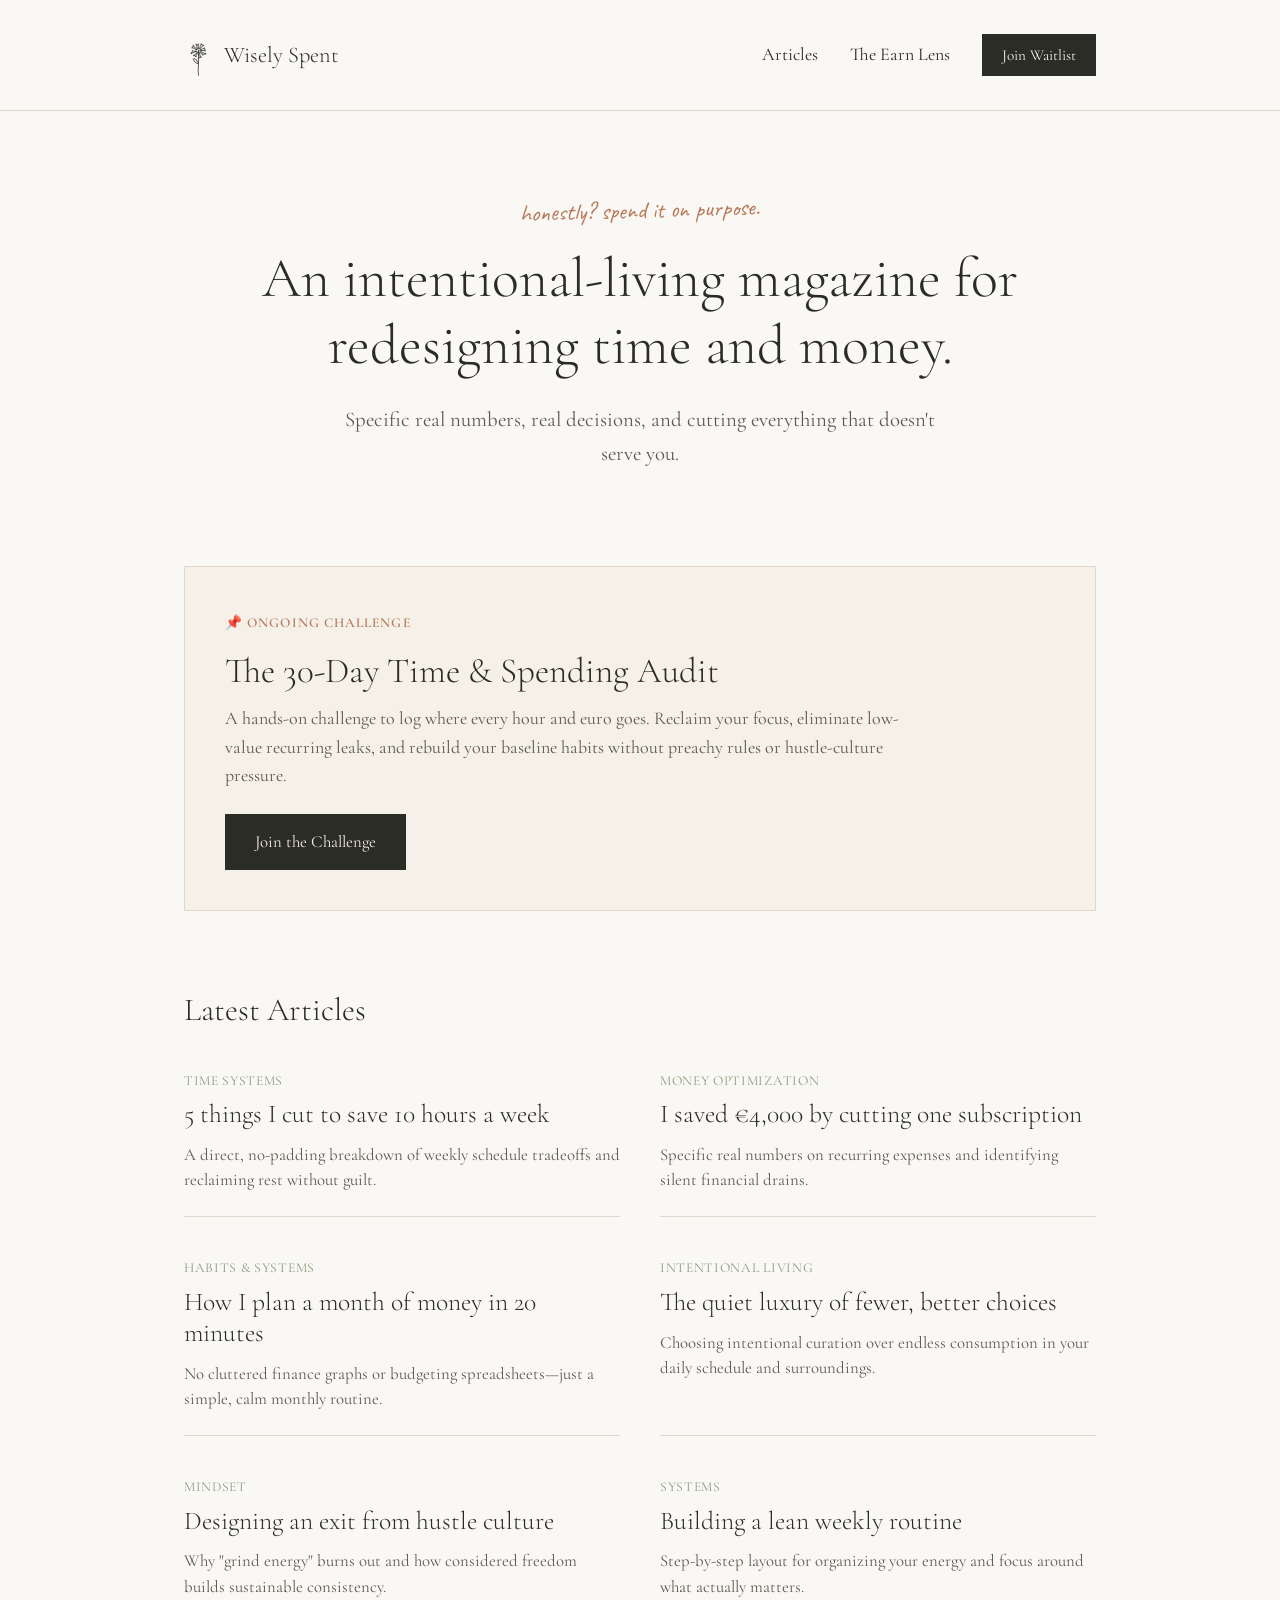
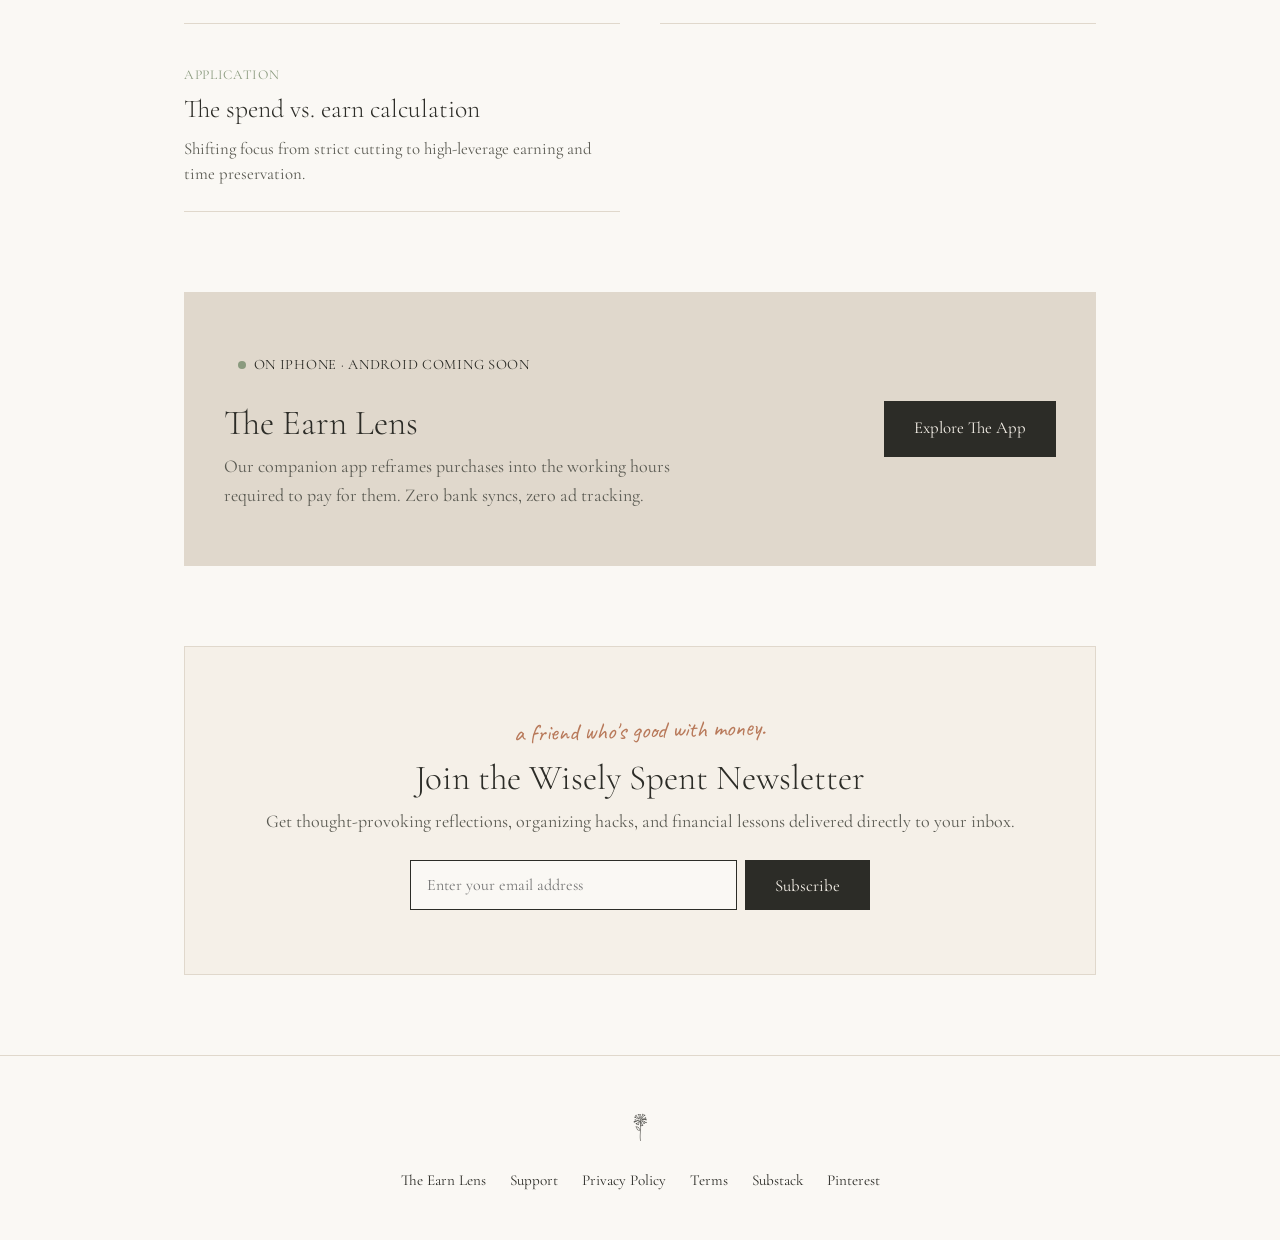
==== index.html @ c8da27db "Save beta waitlist signups to Supabase; say iPhone now, Android soon - Replace the alert-only form w" ====
<!DOCTYPE html>
<html lang="en">
<head>
  <meta charset="UTF-8">
  <meta name="viewport" content="width=device-width, initial-scale=1.0">
  <title>Wisely Spent — Spend intentionally, earn meaningfully</title>
  <link rel="stylesheet" href="styles/theme.css">
  <style>
    /* Navigation & Header */
    header {
      padding: 2rem 0;
      border-bottom: 1px solid var(--bg-stone-light);
    }
    
    .nav-container {
      display: flex;
      justify-content: space-between;
      align-items: center;
    }

    .brand-logo {
      display: flex;
      align-items: center;
      gap: 0.75rem;
      text-decoration: none;
    }

    .brand-logo span {
      font-size: 1.4rem;
      color: var(--text-ink);
      font-weight: 300;
    }

    /* Hero Section */
    .hero {
      padding: 5rem 0 3rem 0;
      text-align: center;
    }

    .hero-title {
      font-size: 3.5rem;
      margin-top: 1rem;
      max-width: 800px;
      margin-left: auto;
      margin-right: auto;
    }

    .hero-sub {
      font-size: 1.3rem;
      color: var(--text-ink-light);
      max-width: 600px;
      margin: 1.5rem auto 0 auto;
    }

    /* Pinned Challenge Card */
    .pinned-challenge {
      background-color: var(--bg-cream);
      border: 1px solid var(--bg-stone-light);
      padding: 2.5rem;
      margin: 3rem 0 5rem 0;
      position: relative;
    }

    .pinned-badge {
      display: inline-flex;
      align-items: center;
      gap: 0.4rem;
      font-size: 0.85rem;
      text-transform: uppercase;
      letter-spacing: 0.08em;
      color: var(--accent-rust);
      font-weight: 600;
      margin-bottom: 1rem;
    }

    .pinned-challenge h2 {
      margin-bottom: 0.75rem;
    }

    .pinned-challenge p {
      color: var(--text-ink-light);
      max-width: 700px;
      margin-bottom: 1.5rem;
    }

    /* Article Feed Grid */
    .articles-grid {
      display: grid;
      grid-template-columns: repeat(auto-fit, minmax(300px, 1fr));
      gap: 2.5rem;
      margin: 2.5rem 0 5rem 0;
    }

    .article-card {
      background: var(--bg-warm-white);
      border-bottom: 1px solid var(--bg-stone-light);
      padding-bottom: 1.5rem;
      text-decoration: none;
      color: inherit;
      display: flex;
      flex-direction: column;
      justify-content: space-between;
      transition: opacity 0.2s ease;
    }

    .article-card:hover {
      opacity: 0.8;
    }

    .article-tag {
      font-size: 0.85rem;
      text-transform: uppercase;
      letter-spacing: 0.05em;
      color: var(--accent-sage);
      margin-bottom: 0.5rem;
    }

    .article-card h3 {
      font-size: 1.6rem;
      margin-bottom: 0.75rem;
    }

    .article-card p {
      font-size: 1.05rem;
      color: var(--text-ink-light);
      line-height: 1.5;
    }

    /* App Teaser Banner */
    .app-teaser {
      background-color: var(--bg-stone-light);
      padding: 3.5rem 2.5rem;
      display: flex;
      justify-content: space-between;
      align-items: center;
      gap: 2rem;
      margin-bottom: 5rem;
    }

    @media (max-width: 768px) {
      .app-teaser {
        flex-direction: column;
        text-align: center;
      }
    }

    /* Newsletter Box */
    .newsletter-section {
      text-align: center;
      padding: 4rem 2rem;
      background-color: var(--bg-cream);
      border: 1px solid var(--bg-stone-light);
      margin-bottom: 5rem;
    }

    .newsletter-form {
      display: flex;
      justify-content: center;
      gap: 0.5rem;
      max-width: 460px;
      margin: 1.5rem auto 0 auto;
    }

    .newsletter-form input[type="email"] {
      padding: 0.85rem 1rem;
      border: 1px solid var(--text-ink);
      background: var(--bg-warm-white);
      font-family: var(--font-serif);
      font-size: 1rem;
      flex: 1;
    }
  </style>
</head>
<body>

  <!-- Header Navigation -->
  <header>
    <div class="container nav-container">
      <a href="/" class="brand-logo">
        <img src="assets/dandelion-mark.png" alt="Wisely Spent Dandelion" width="28">
        <span>Wisely Spent</span>
      </a>
      <nav style="display: flex; gap: 2rem; align-items: center;">
        <a href="#articles" style="color: var(--text-ink); text-decoration: none;">Articles</a>
        <a href="/the-earn-lens.html" style="color: var(--text-ink); text-decoration: none;">The Earn Lens</a>
        <a href="#waitlist" class="btn-primary" style="padding: 0.5rem 1.2rem; font-size: 0.95rem;">Join Waitlist</a>
      </nav>
    </div>
  </header>

  <main class="container">

    <!-- Hero Section -->
    <section class="hero">
      <span class="handwritten">honestly? spend it on purpose.</span><br>
      <h1 class="hero-title">An intentional-living magazine for redesigning time and money.</h1>
      <p class="hero-sub">Specific real numbers, real decisions, and cutting everything that doesn't serve you.</p>
    </section>

    <!-- Pinned Article / Ongoing Challenge -->
    <section class="pinned-challenge">
      <div class="pinned-badge">
        <span>📌 ONGOING CHALLENGE</span>
      </div>
      <h2>The 30-Day Time & Spending Audit</h2>
      <p>A hands-on challenge to log where every hour and euro goes. Reclaim your focus, eliminate low-value recurring leaks, and rebuild your baseline habits without preachy rules or hustle-culture pressure.</p>
      <a href="https://wiselyspent.substack.com/" target="_blank" class="btn-primary">Join the Challenge</a>
    </section>

    <!-- 7 Core Articles Grid -->
    <section id="articles">
      <h2 style="margin-bottom: 1.5rem; font-size: 2rem;">Latest Articles</h2>
      <div class="articles-grid">

        <!-- Article 1 -->
        <a href="https://wiselyspent.substack.com/" target="_blank" class="article-card">
          <div>
            <div class="article-tag">Time Systems</div>
            <h3>5 things I cut to save 10 hours a week</h3>
            <p>A direct, no-padding breakdown of weekly schedule tradeoffs and reclaiming rest without guilt.</p>
          </div>
        </a>

        <!-- Article 2 -->
        <a href="https://wiselyspent.substack.com/" target="_blank" class="article-card">
          <div>
            <div class="article-tag">Money Optimization</div>
            <h3>I saved €4,000 by cutting one subscription</h3>
            <p>Specific real numbers on recurring expenses and identifying silent financial drains.</p>
          </div>
        </a>

        <!-- Article 3 -->
        <a href="https://wiselyspent.substack.com/" target="_blank" class="article-card">
          <div>
            <div class="article-tag">Habits & Systems</div>
            <h3>How I plan a month of money in 20 minutes</h3>
            <p>No cluttered finance graphs or budgeting spreadsheets—just a simple, calm monthly routine.</p>
          </div>
        </a>

        <!-- Article 4 -->
        <a href="https://wiselyspent.substack.com/" target="_blank" class="article-card">
          <div>
            <div class="article-tag">Intentional Living</div>
            <h3>The quiet luxury of fewer, better choices</h3>
            <p>Choosing intentional curation over endless consumption in your daily schedule and surroundings.</p>
          </div>
        </a>

        <!-- Article 5 -->
        <a href="https://wiselyspent.substack.com/" target="_blank" class="article-card">
          <div>
            <div class="article-tag">Mindset</div>
            <h3>Designing an exit from hustle culture</h3>
            <p>Why "grind energy" burns out and how considered freedom builds sustainable consistency.</p>
          </div>
        </a>

        <!-- Article 6 -->
        <a href="https://wiselyspent.substack.com/" target="_blank" class="article-card">
          <div>
            <div class="article-tag">Systems</div>
            <h3>Building a lean weekly routine</h3>
            <p>Step-by-step layout for organizing your energy and focus around what actually matters.</p>
          </div>
        </a>

        <!-- Article 7 -->
        <a href="https://wiselyspent.substack.com/" target="_blank" class="article-card">
          <div>
            <div class="article-tag">Application</div>
            <h3>The spend vs. earn calculation</h3>
            <p>Shifting focus from strict cutting to high-leverage earning and time preservation.</p>
          </div>
        </a>

      </div>
    </section>

    <!-- Mobile App Teaser Section -->
    <section class="app-teaser">
      <div>
        <span class="badge-beta" style="margin-bottom: 0.75rem;"><div class="badge-dot"></div> On iPhone · Android coming soon</span>
        <h2 style="margin-top: 0.5rem;">The Earn Lens</h2>
        <p style="color: var(--text-ink-light); max-width: 500px; margin-top: 0.5rem;">
          Our companion app reframes purchases into the working hours required to pay for them. Zero bank syncs, zero ad tracking.
        </p>
      </div>
      <a href="/the-earn-lens.html" class="btn-primary">Explore The App</a>
    </section>

    <!-- Substack Newsletter Waitlist Section -->
    <section id="waitlist" class="newsletter-section">
      <span class="handwritten">a friend who's good with money.</span>
      <h2 style="margin-top: 0.5rem;">Join the Wisely Spent Newsletter</h2>
      <p style="color: var(--text-ink-light); margin-top: 0.5rem;">
        Get thought-provoking reflections, organizing hacks, and financial lessons delivered directly to your inbox.
      </p>

      <form class="newsletter-form" action="https://wiselyspent.substack.com/subscribe" method="get" target="_blank">
        <input type="email" name="email" placeholder="Enter your email address" required>
        <button type="submit" class="btn-primary">Subscribe</button>
      </form>
    </section>

  </main>

  <!-- Footer -->
  <footer style="padding: 3rem 0; border-top: 1px solid var(--bg-stone-light); text-align: center;">
    <div class="container">
      <img src="assets/dandelion-mark.png" alt="Wisely Spent Dandelion" width="24" style="opacity: 0.8;">
      <div style="margin-top: 1rem; display: flex; justify-content: center; gap: 1.5rem; font-size: 0.95rem;">
        <a href="/the-earn-lens.html" style="color: var(--text-ink); text-decoration: none;">The Earn Lens</a>
        <a href="/support.html" style="color: var(--text-ink); text-decoration: none;">Support</a>
        <a href="/privacy.html" style="color: var(--text-ink); text-decoration: none;">Privacy Policy</a>
        <a href="/terms.html" style="color: var(--text-ink); text-decoration: none;">Terms</a>
        <a href="https://wiselyspent.substack.com" target="_blank" style="color: var(--text-ink); text-decoration: none;">Substack</a>
        <a href="https://pinterest.com" target="_blank" style="color: var(--text-ink); text-decoration: none;">Pinterest</a>
      </div>
    </div>
  </footer>

</body>
</html>
---- styles/theme.css ----
/* Google Fonts Import */
@import url('https://fonts.googleapis.com/css2?family=Caveat:wght@400..700&family=Cormorant+Garamond:ital,wght@0,300;0,400;0,600;1,300;1,400&display=swap');

:root {
  /* Brand Palette */
  --bg-warm-white: #FAF8F4;
  --bg-cream: #F5F0E8;
  --bg-stone-light: #E0D8CC;
  --bg-stone: #C4B8A4;
  
  --text-ink: #2C2C27;
  --text-ink-light: #5A5A52;
  
  /* Accents - STRICT RULE: Use max 1 accent per page/view */
  --accent-sage: #8A9A7E;
  --accent-sage-light: #BDC9B3;
  --accent-rust: #B8795A;
  --accent-rust-light: #D4A48A;

  /* Typography Families */
  --font-serif: 'Cormorant Garamond', Georgia, serif;
  --font-handwriting: 'Caveat', cursive;
}

/* Global Reset & Base */
* {
  box-sizing: border-box;
  margin: 0;
  padding: 0;
}

body {
  background-color: var(--bg-warm-white);
  color: var(--text-ink);
  font-family: var(--font-serif);
  font-weight: 400;
  font-size: 1.125rem;
  line-height: 1.6;
  -webkit-font-smoothing: antialiased;
}

/* Headings */
h1, h2, h3 {
  font-family: var(--font-serif);
  font-weight: 300;
  line-height: 1.2;
  color: var(--text-ink);
}

h1 { font-size: 3.2rem; }
h2 { font-size: 2.2rem; }
h3 { font-size: 1.5rem; }

/* Handwritten Personal Aside Rule */
.handwritten {
  font-family: var(--font-handwriting);
  font-size: 1.5rem;
  color: var(--accent-rust);
  display: inline-block;
  transform: rotate(-1.5deg);
}

/* Reusable UI Components */
.btn-primary {
  background-color: var(--text-ink);
  color: var(--bg-cream);
  font-family: var(--font-serif);
  font-size: 1.05rem;
  padding: 0.85rem 1.8rem;
  border: 1px solid var(--text-ink);
  border-radius: 0;
  cursor: pointer;
  text-decoration: none;
  display: inline-block;
  transition: all 0.2s ease;
}

.btn-primary:hover {
  background-color: transparent;
  color: var(--text-ink);
}

.badge-beta {
  display: inline-flex;
  align-items: center;
  gap: 0.5rem;
  background-color: var(--bg-stone-light);
  color: var(--text-ink);
  padding: 0.35rem 0.85rem;
  font-size: 0.9rem;
  letter-spacing: 0.05em;
  text-transform: uppercase;
}

.badge-dot {
  width: 8px;
  height: 8px;
  background-color: var(--accent-sage);
  border-radius: 50%;
}

/* Container Scaffolding */
.container {
  max-width: 960px;
  margin: 0 auto;
  padding: 0 1.5rem;
}

/* Legal & Support Pages */
.legal-content {
  padding: 4rem 1.5rem;
  max-width: 720px;
}

.legal-content h1 {
  margin-bottom: 0.5rem;
}

.legal-content .effective-date {
  color: var(--text-ink-light);
  font-size: 1rem;
  margin-bottom: 3rem;
}

.legal-section {
  margin-bottom: 2.5rem;
}

.legal-section h2 {
  font-size: 1.8rem;
  margin-bottom: 1rem;
}

.legal-section h3 {
  margin: 1.25rem 0 0.5rem 0;
}

.legal-section p + p {
  margin-top: 0.75rem;
}

.legal-section ul {
  margin-left: 1.5rem;
  margin-top: 0.5rem;
}

.legal-section li {
  margin-bottom: 0.5rem;
}

.legal-section a {
  color: var(--text-ink);
  text-decoration: underline;
}

.nutrition-label-box {
  background-color: var(--bg-cream);
  border: 1px solid var(--bg-stone-light);
  padding: 2rem;
  margin: 2rem 0;
}

.nutrition-label-box h3 {
  margin-bottom: 1rem;
}

.nutrition-label-box ul {
  margin-left: 1.5rem;
}
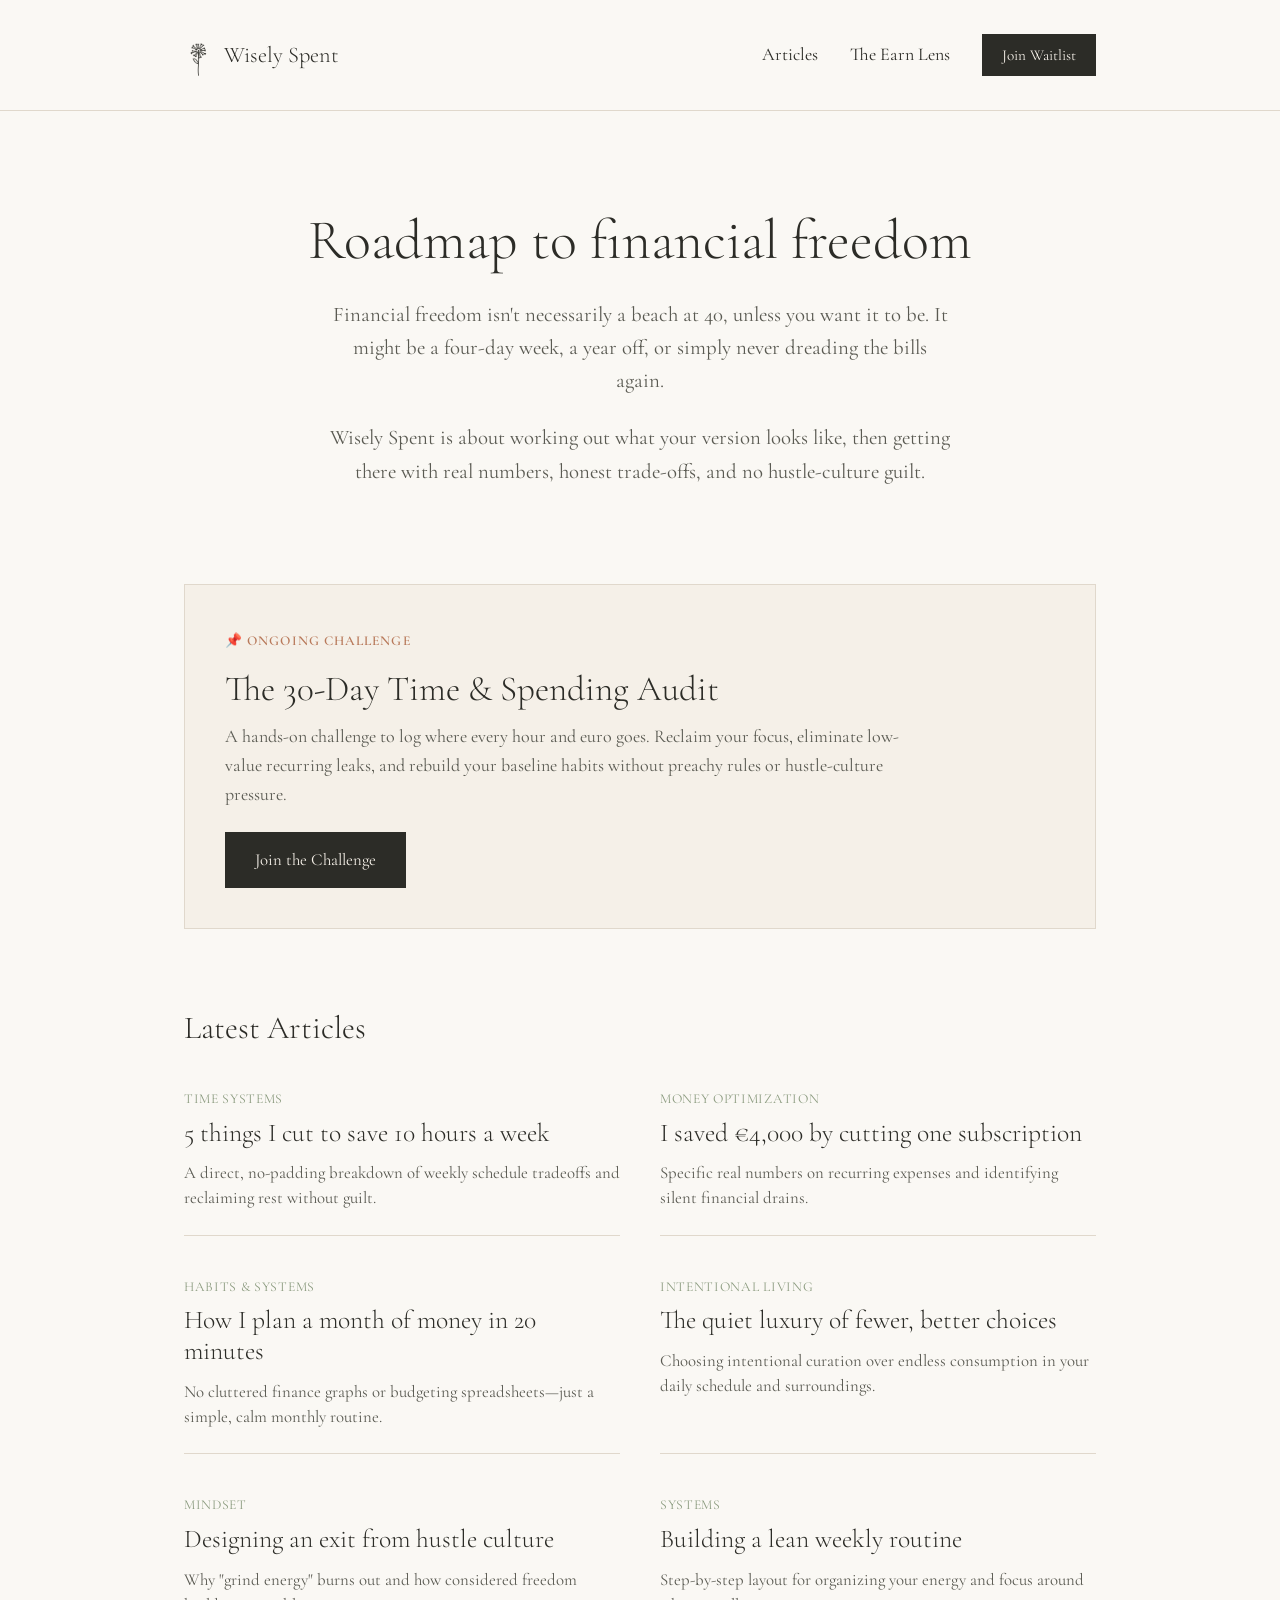
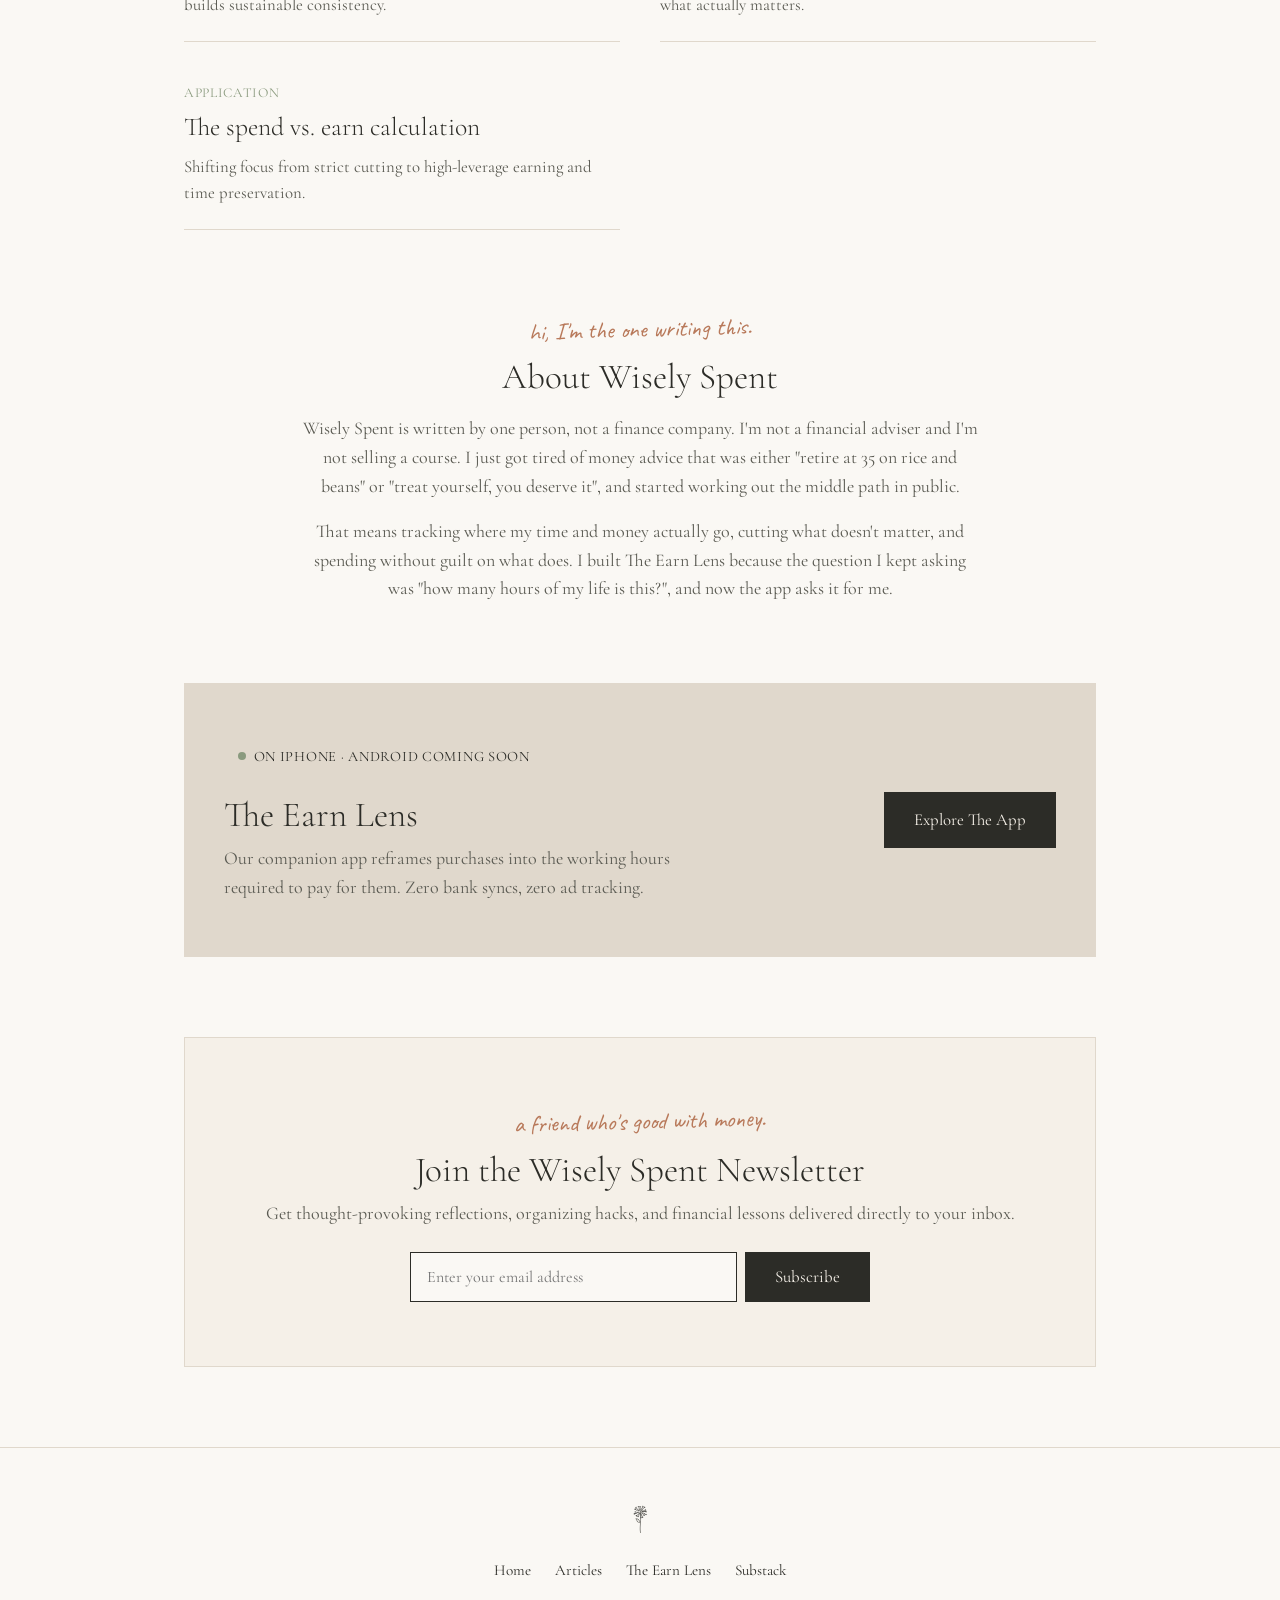
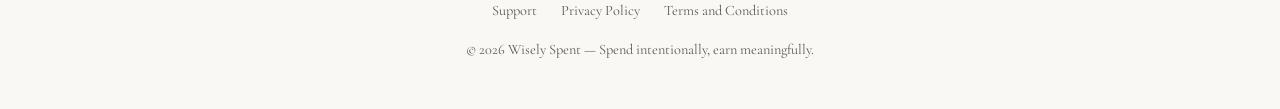
==== commit 85b8756f: "Refresh homepage copy, fix mobile header, unify footer links - Header: shared styles; logo and links" ====
--- a/index.html
+++ b/index.html
@@ -4,33 +4,9 @@
   <meta charset="UTF-8">
   <meta name="viewport" content="width=device-width, initial-scale=1.0">
   <title>Wisely Spent — Spend intentionally, earn meaningfully</title>
+  <meta name="description" content="A roadmap to financial freedom on your own terms: real numbers, honest trade-offs, and no hustle-culture guilt.">
   <link rel="stylesheet" href="styles/theme.css">
   <style>
-    /* Navigation & Header */
-    header {
-      padding: 2rem 0;
-      border-bottom: 1px solid var(--bg-stone-light);
-    }
-    
-    .nav-container {
-      display: flex;
-      justify-content: space-between;
-      align-items: center;
-    }
-
-    .brand-logo {
-      display: flex;
-      align-items: center;
-      gap: 0.75rem;
-      text-decoration: none;
-    }
-
-    .brand-logo span {
-      font-size: 1.4rem;
-      color: var(--text-ink);
-      font-weight: 300;
-    }
-
     /* Hero Section */
     .hero {
       padding: 5rem 0 3rem 0;
@@ -48,8 +24,30 @@
     .hero-sub {
       font-size: 1.3rem;
       color: var(--text-ink-light);
-      max-width: 600px;
+      max-width: 620px;
       margin: 1.5rem auto 0 auto;
+    }
+
+    @media (max-width: 640px) {
+      .hero {
+        padding: 3rem 0 2rem 0;
+      }
+
+      .hero-title {
+        font-size: 2.6rem;
+      }
+    }
+
+    /* About Section */
+    .about-section {
+      max-width: 680px;
+      margin: 0 auto 5rem auto;
+      text-align: center;
+    }
+
+    .about-section p {
+      color: var(--text-ink-light);
+      margin-top: 1rem;
     }
 
     /* Pinned Challenge Card */
@@ -86,7 +84,7 @@
     /* Article Feed Grid */
     .articles-grid {
       display: grid;
-      grid-template-columns: repeat(auto-fit, minmax(300px, 1fr));
+      grid-template-columns: repeat(auto-fit, minmax(min(300px, 100%), 1fr));
       gap: 2.5rem;
       margin: 2.5rem 0 5rem 0;
     }
@@ -161,6 +159,12 @@
       margin: 1.5rem auto 0 auto;
     }
 
+    @media (max-width: 520px) {
+      .newsletter-form {
+        flex-direction: column;
+      }
+    }
+
     .newsletter-form input[type="email"] {
       padding: 0.85rem 1rem;
       border: 1px solid var(--text-ink);
@@ -173,17 +177,16 @@
 </head>
 <body>
 
-  <!-- Header Navigation -->
-  <header>
+  <header class="site-header">
     <div class="container nav-container">
       <a href="/" class="brand-logo">
         <img src="assets/dandelion-mark.png" alt="Wisely Spent Dandelion" width="28">
         <span>Wisely Spent</span>
       </a>
-      <nav style="display: flex; gap: 2rem; align-items: center;">
-        <a href="#articles" style="color: var(--text-ink); text-decoration: none;">Articles</a>
-        <a href="/the-earn-lens.html" style="color: var(--text-ink); text-decoration: none;">The Earn Lens</a>
-        <a href="#waitlist" class="btn-primary" style="padding: 0.5rem 1.2rem; font-size: 0.95rem;">Join Waitlist</a>
+      <nav class="site-nav" aria-label="Main">
+        <a href="#articles">Articles</a>
+        <a href="/the-earn-lens.html">The Earn Lens</a>
+        <a href="#waitlist" class="btn-primary">Join Waitlist</a>
       </nav>
     </div>
   </header>
@@ -192,9 +195,9 @@
 
     <!-- Hero Section -->
     <section class="hero">
-      <span class="handwritten">honestly? spend it on purpose.</span><br>
-      <h1 class="hero-title">An intentional-living magazine for redesigning time and money.</h1>
-      <p class="hero-sub">Specific real numbers, real decisions, and cutting everything that doesn't serve you.</p>
+      <h1 class="hero-title">Roadmap to financial freedom</h1>
+      <p class="hero-sub">Financial freedom isn't necessarily a beach at 40, unless you want it to be. It might be a four-day week, a year off, or simply never dreading the bills again.</p>
+      <p class="hero-sub">Wisely Spent is about working out what your version looks like, then getting there with real numbers, honest trade-offs, and no hustle-culture guilt.</p>
     </section>
 
     <!-- Pinned Article / Ongoing Challenge -->
@@ -276,6 +279,14 @@
         </a>
 
       </div>
+    </section>
+
+    <!-- About Section -->
+    <section id="about" class="about-section">
+      <span class="handwritten">hi, I'm the one writing this.</span>
+      <h2 style="margin-top: 0.5rem;">About Wisely Spent</h2>
+      <p>Wisely Spent is written by one person, not a finance company. I'm not a financial adviser and I'm not selling a course. I just got tired of money advice that was either "retire at 35 on rice and beans" or "treat yourself, you deserve it", and started working out the middle path in public.</p>
+      <p>That means tracking where my time and money actually go, cutting what doesn't matter, and spending without guilt on what does. I built The Earn Lens because the question I kept asking was "how many hours of my life is this?", and now the app asks it for me.</p>
     </section>
 
     <!-- Mobile App Teaser Section -->
@@ -307,17 +318,21 @@
   </main>
 
   <!-- Footer -->
-  <footer style="padding: 3rem 0; border-top: 1px solid var(--bg-stone-light); text-align: center;">
+  <footer class="site-footer">
     <div class="container">
       <img src="assets/dandelion-mark.png" alt="Wisely Spent Dandelion" width="24" style="opacity: 0.8;">
-      <div style="margin-top: 1rem; display: flex; justify-content: center; gap: 1.5rem; font-size: 0.95rem;">
-        <a href="/the-earn-lens.html" style="color: var(--text-ink); text-decoration: none;">The Earn Lens</a>
-        <a href="/support.html" style="color: var(--text-ink); text-decoration: none;">Support</a>
-        <a href="/privacy.html" style="color: var(--text-ink); text-decoration: none;">Privacy Policy</a>
-        <a href="/terms.html" style="color: var(--text-ink); text-decoration: none;">Terms</a>
-        <a href="https://wiselyspent.substack.com" target="_blank" style="color: var(--text-ink); text-decoration: none;">Substack</a>
-        <a href="https://pinterest.com" target="_blank" style="color: var(--text-ink); text-decoration: none;">Pinterest</a>
-      </div>
+      <nav class="footer-links" aria-label="Site">
+        <a href="/">Home</a>
+        <a href="/#articles">Articles</a>
+        <a href="/the-earn-lens.html">The Earn Lens</a>
+        <a href="https://wiselyspent.substack.com" target="_blank" rel="noopener">Substack</a>
+      </nav>
+      <nav class="footer-links footer-legal" aria-label="Legal">
+        <a href="/support.html">Support</a>
+        <a href="/privacy.html">Privacy Policy</a>
+        <a href="/terms.html">Terms and Conditions</a>
+      </nav>
+      <p class="footer-note">© 2026 Wisely Spent — Spend intentionally, earn meaningfully.</p>
     </div>
   </footer>
 
--- a/styles/theme.css
+++ b/styles/theme.css
@@ -167,3 +167,105 @@
 .nutrition-label-box ul {
   margin-left: 1.5rem;
 }
+
+/* Site Header */
+.site-header {
+  padding: 2rem 0;
+  border-bottom: 1px solid var(--bg-stone-light);
+}
+
+.nav-container {
+  display: flex;
+  justify-content: space-between;
+  align-items: center;
+  gap: 1rem;
+}
+
+.brand-logo {
+  display: flex;
+  align-items: center;
+  gap: 0.75rem;
+  text-decoration: none;
+  flex-shrink: 0;
+}
+
+.brand-logo span {
+  font-size: 1.4rem;
+  color: var(--text-ink);
+  font-weight: 300;
+}
+
+.site-nav {
+  display: flex;
+  flex-wrap: wrap;
+  gap: 2rem;
+  align-items: center;
+}
+
+.site-nav a:not(.btn-primary) {
+  color: var(--text-ink);
+  text-decoration: none;
+}
+
+.site-nav a[aria-current="page"] {
+  font-weight: 600;
+}
+
+.site-nav .btn-primary {
+  padding: 0.5rem 1.2rem;
+  font-size: 0.95rem;
+}
+
+@media (max-width: 640px) {
+  .site-header {
+    padding: 1.25rem 0;
+  }
+
+  .nav-container {
+    flex-direction: column;
+  }
+
+  .site-nav {
+    justify-content: center;
+    gap: 0.75rem 1.5rem;
+  }
+}
+
+/* Site Footer */
+.site-footer {
+  padding: 3rem 0;
+  border-top: 1px solid var(--bg-stone-light);
+  text-align: center;
+  font-size: 0.95rem;
+}
+
+.footer-links {
+  margin-top: 1rem;
+  display: flex;
+  flex-wrap: wrap;
+  justify-content: center;
+  gap: 0.5rem 1.5rem;
+}
+
+.footer-links a {
+  color: var(--text-ink);
+  text-decoration: none;
+}
+
+.footer-links a:hover {
+  text-decoration: underline;
+}
+
+.footer-legal {
+  font-size: 0.9rem;
+}
+
+.footer-legal a {
+  color: var(--text-ink-light);
+}
+
+.footer-note {
+  margin-top: 1rem;
+  color: var(--text-ink-light);
+  font-size: 0.9rem;
+}
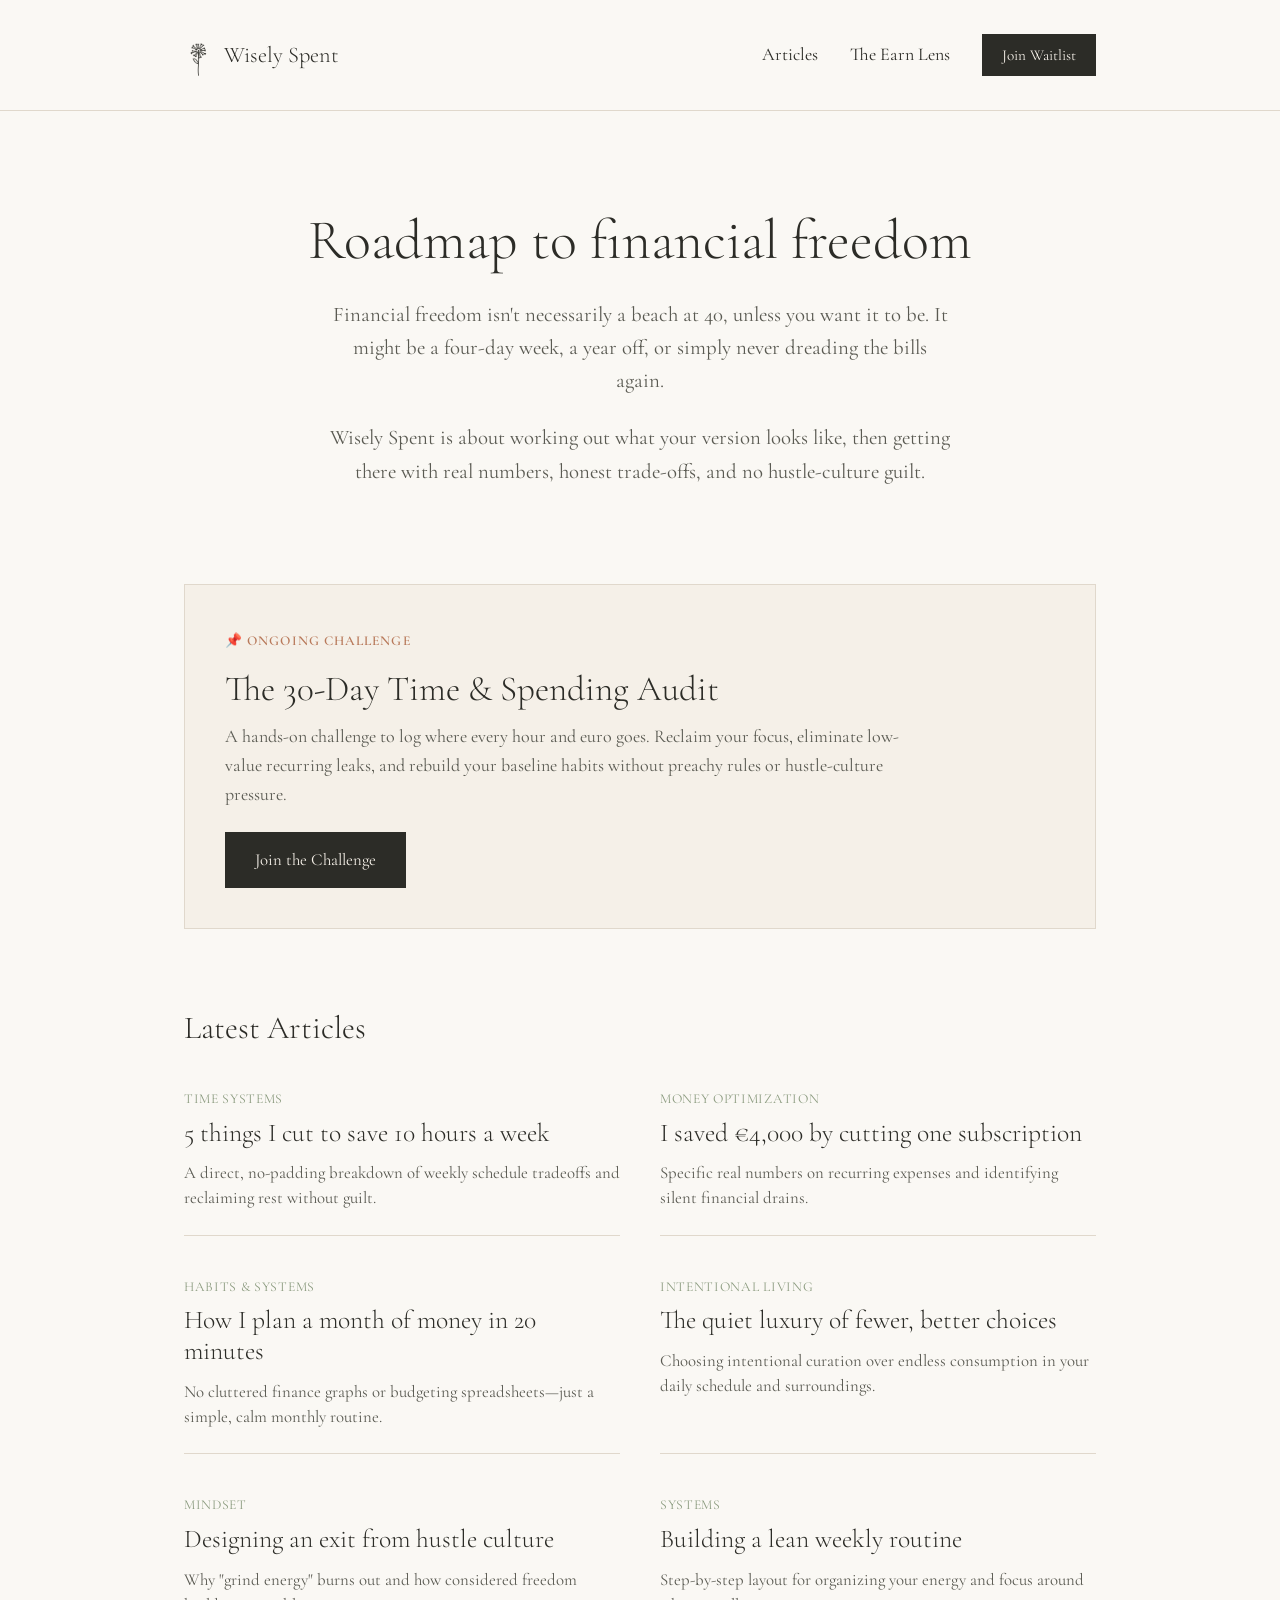
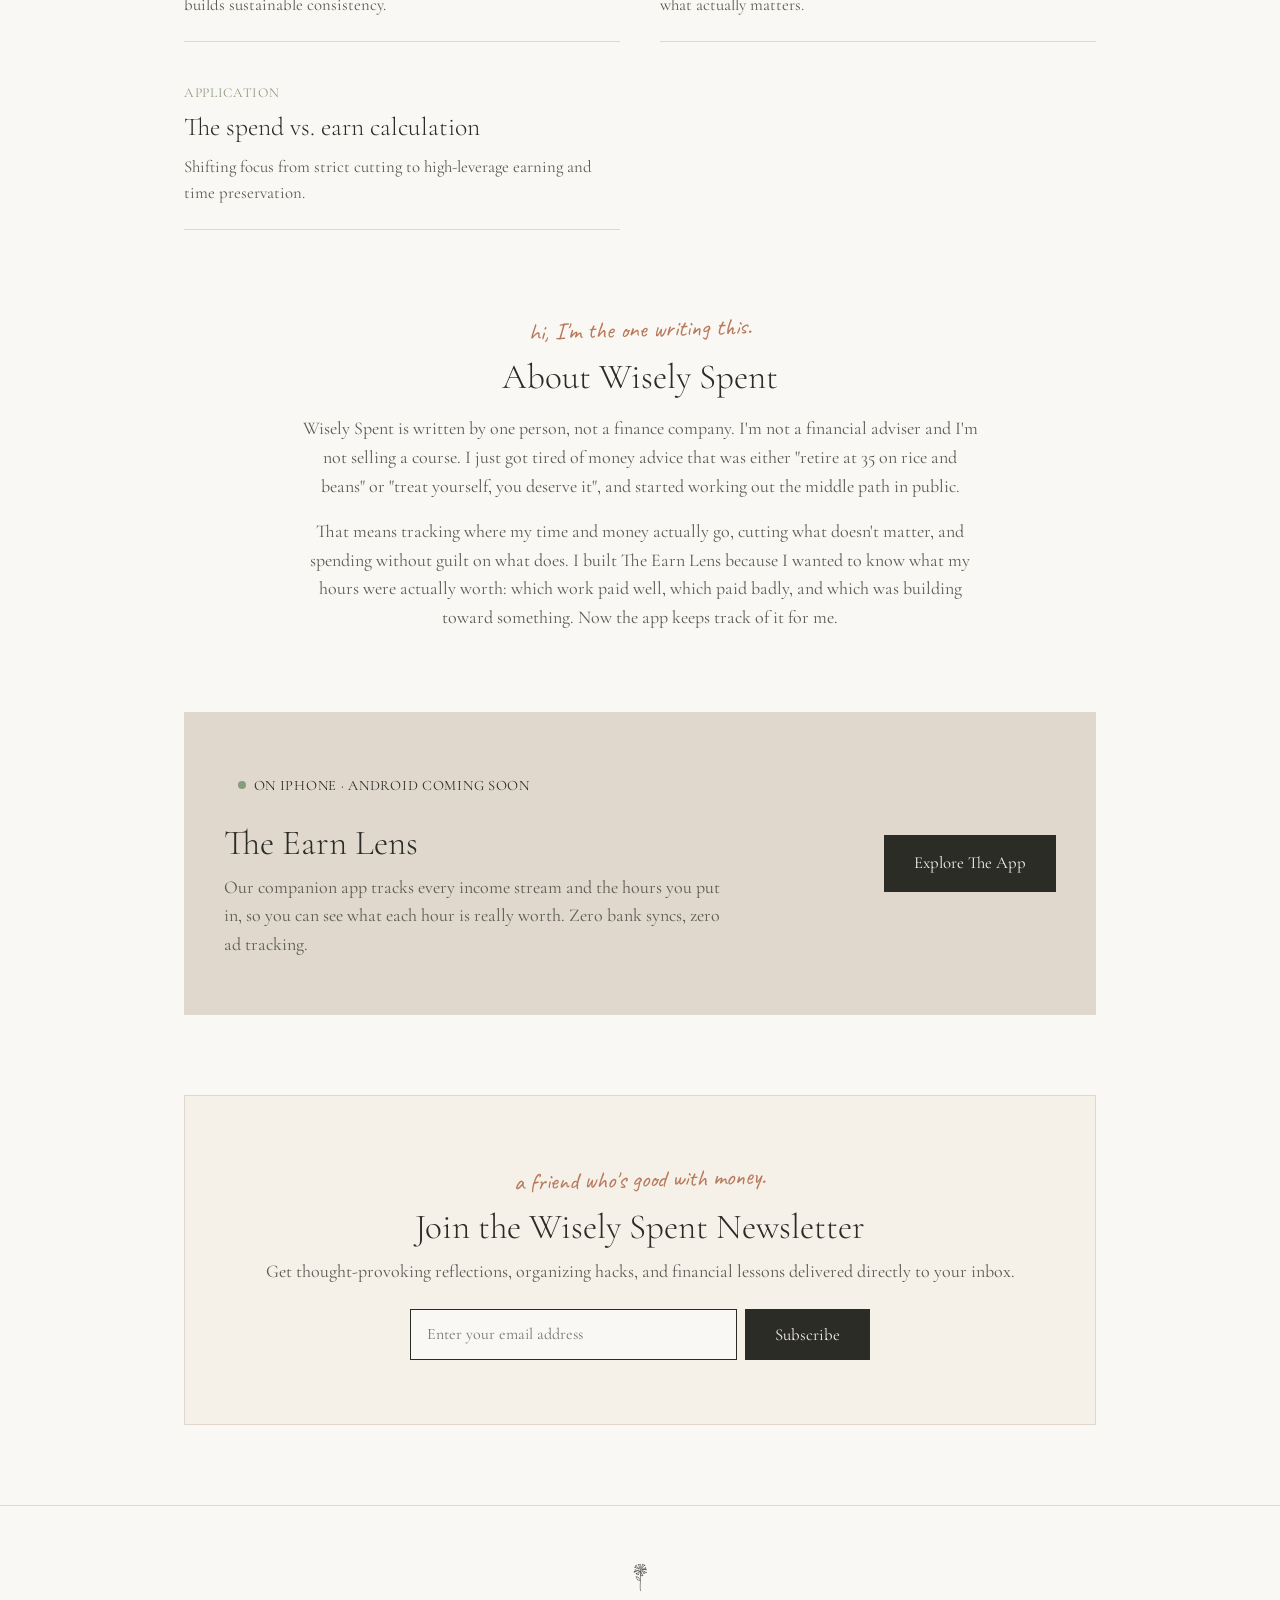
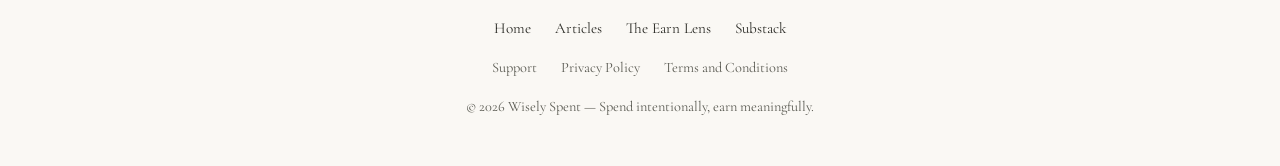
==== commit 5c0f0e6f: "Reword Earn Lens copy as an income and hours tracker Remove the 'honestly? spending is just trading " ====
--- a/index.html
+++ b/index.html
@@ -286,7 +286,7 @@
       <span class="handwritten">hi, I'm the one writing this.</span>
       <h2 style="margin-top: 0.5rem;">About Wisely Spent</h2>
       <p>Wisely Spent is written by one person, not a finance company. I'm not a financial adviser and I'm not selling a course. I just got tired of money advice that was either "retire at 35 on rice and beans" or "treat yourself, you deserve it", and started working out the middle path in public.</p>
-      <p>That means tracking where my time and money actually go, cutting what doesn't matter, and spending without guilt on what does. I built The Earn Lens because the question I kept asking was "how many hours of my life is this?", and now the app asks it for me.</p>
+      <p>That means tracking where my time and money actually go, cutting what doesn't matter, and spending without guilt on what does. I built The Earn Lens because I wanted to know what my hours were actually worth: which work paid well, which paid badly, and which was building toward something. Now the app keeps track of it for me.</p>
     </section>
 
     <!-- Mobile App Teaser Section -->
@@ -295,7 +295,7 @@
         <span class="badge-beta" style="margin-bottom: 0.75rem;"><div class="badge-dot"></div> On iPhone · Android coming soon</span>
         <h2 style="margin-top: 0.5rem;">The Earn Lens</h2>
         <p style="color: var(--text-ink-light); max-width: 500px; margin-top: 0.5rem;">
-          Our companion app reframes purchases into the working hours required to pay for them. Zero bank syncs, zero ad tracking.
+          Our companion app tracks every income stream and the hours you put in, so you can see what each hour is really worth. Zero bank syncs, zero ad tracking.
         </p>
       </div>
       <a href="/the-earn-lens.html" class="btn-primary">Explore The App</a>
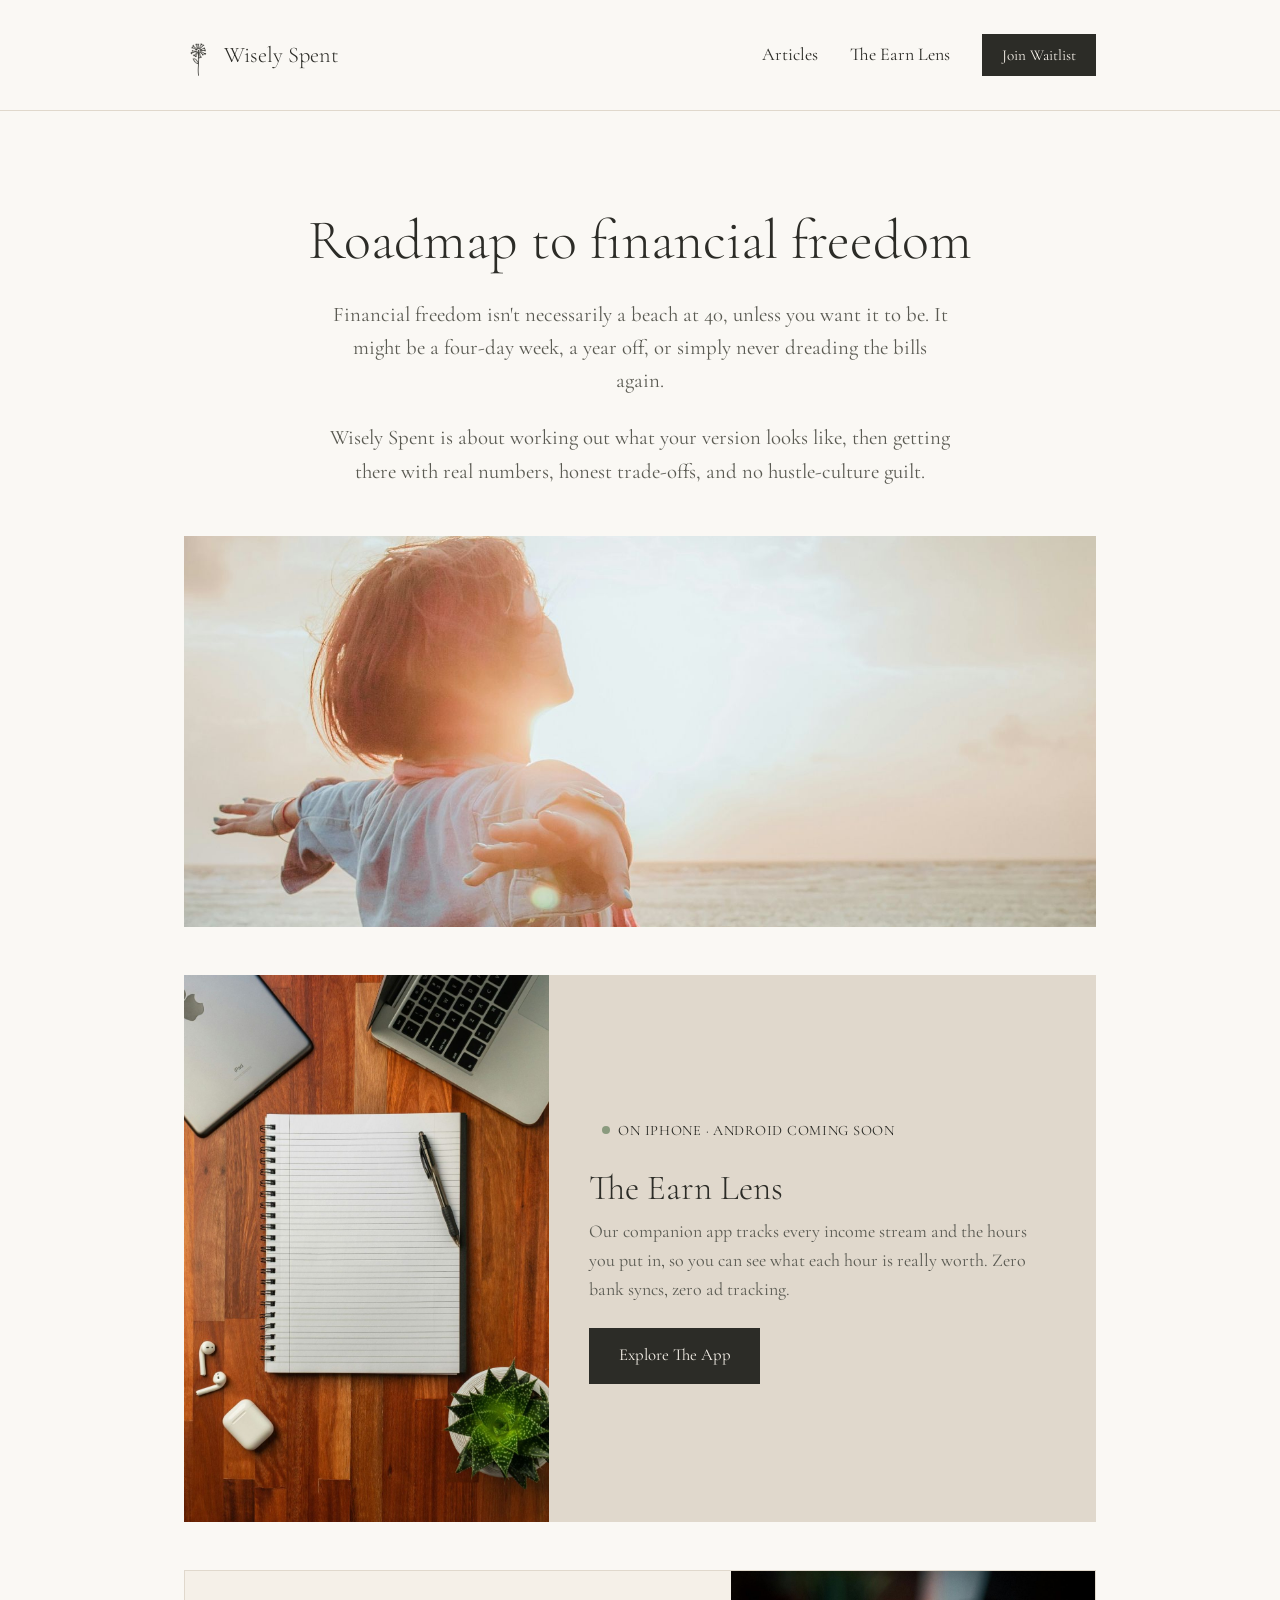
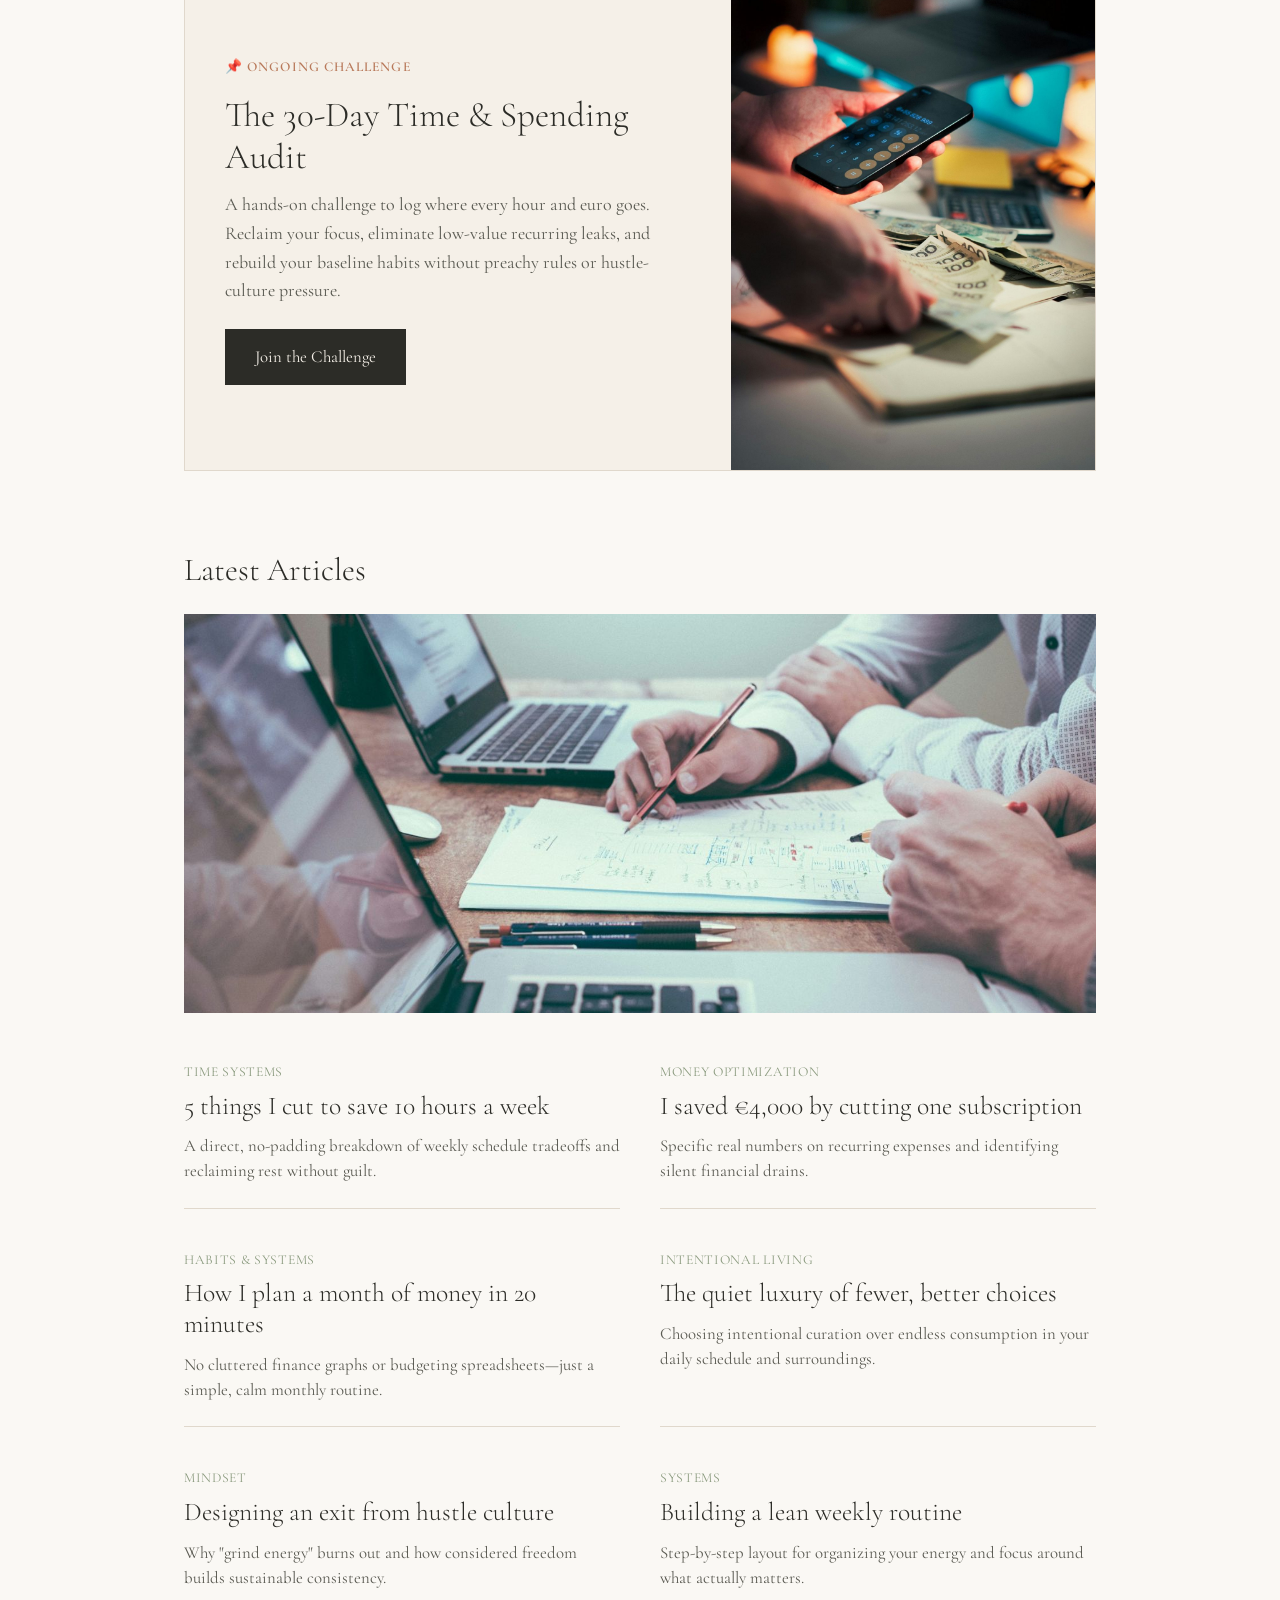
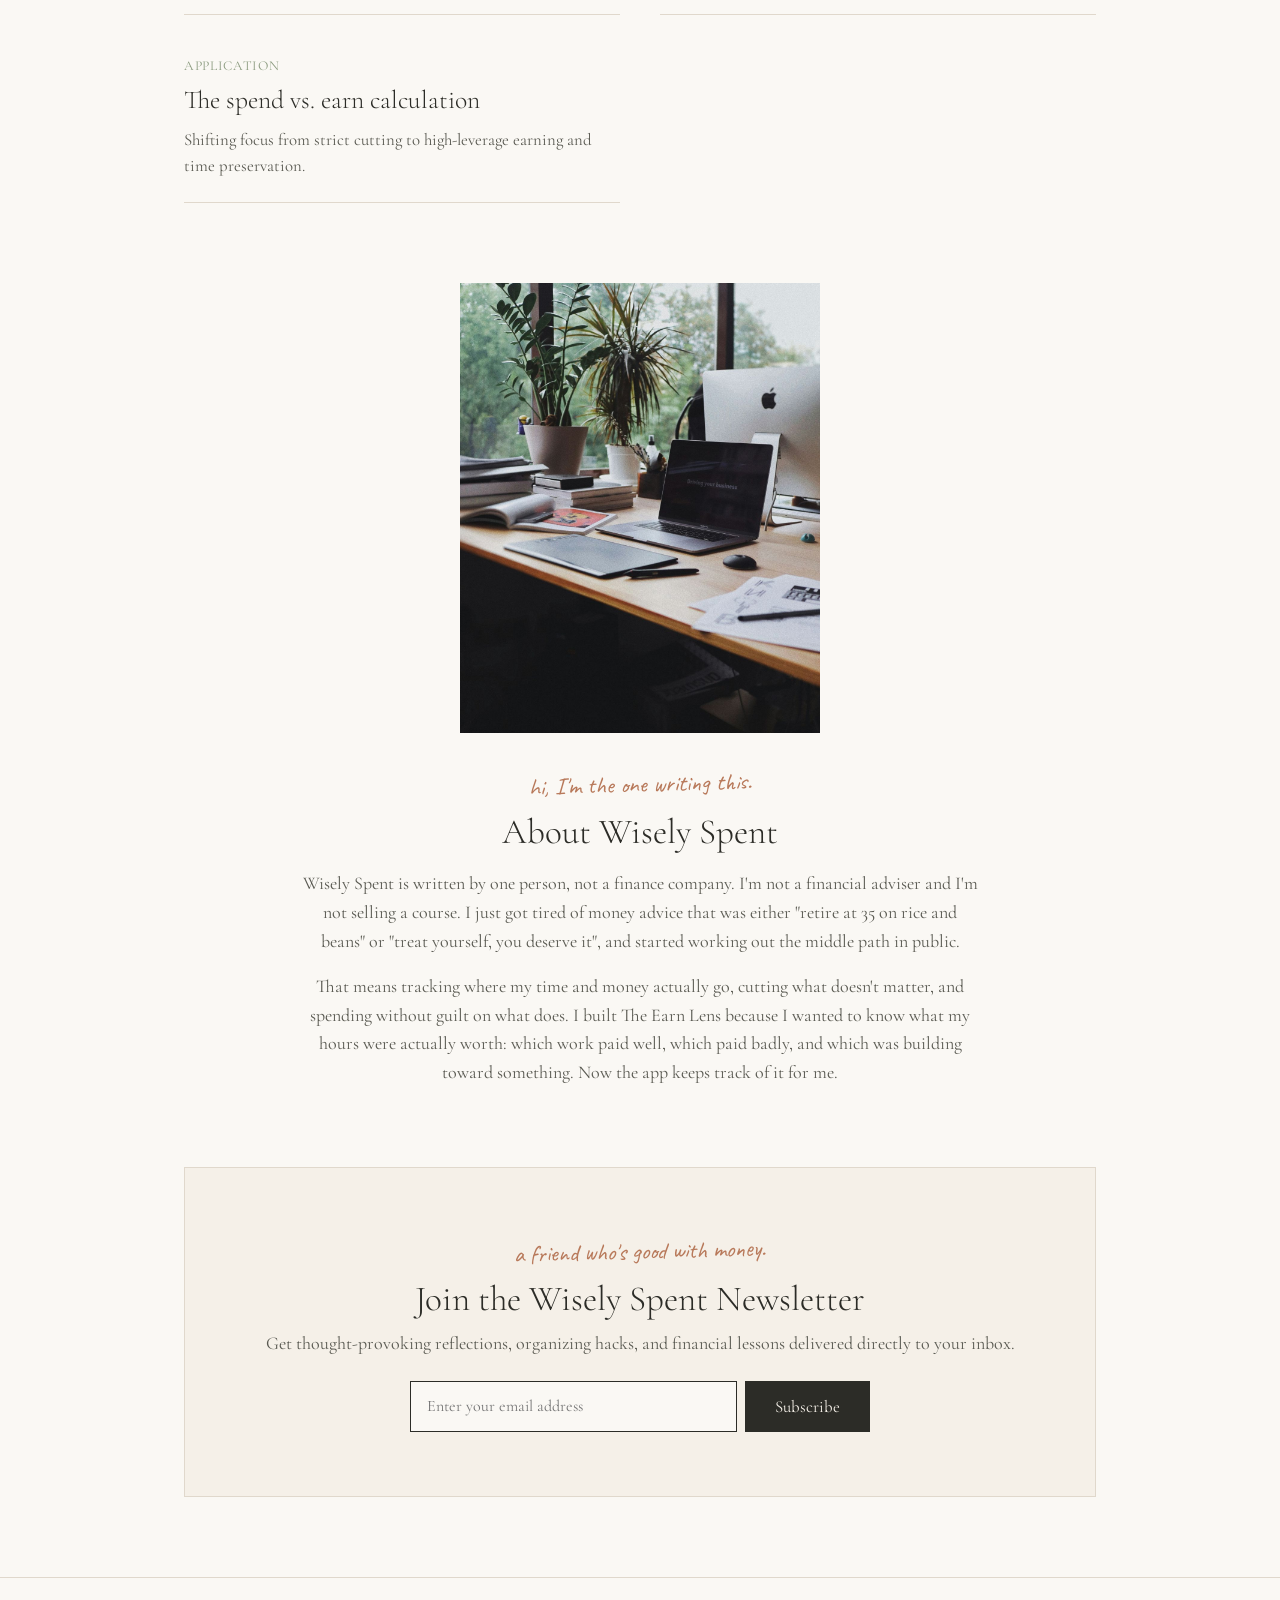
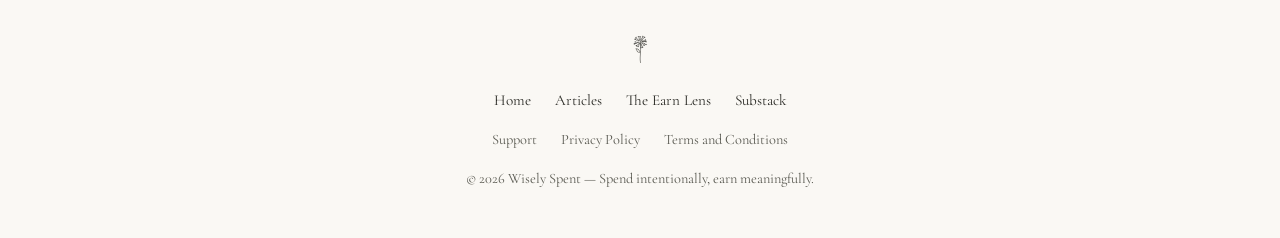
==== commit 3367365a: "Move The Earn Lens above the challenge on the home page and add photos Add a hero photo, side images" ====
--- a/index.html
+++ b/index.html
@@ -54,9 +54,37 @@
     .pinned-challenge {
       background-color: var(--bg-cream);
       border: 1px solid var(--bg-stone-light);
+      margin: 0 0 5rem 0;
+      position: relative;
+      display: grid;
+      grid-template-columns: minmax(0, 3fr) minmax(0, 2fr);
+      align-items: stretch;
+    }
+
+    .pinned-challenge-body {
       padding: 2.5rem;
-      margin: 3rem 0 5rem 0;
-      position: relative;
+      display: flex;
+      flex-direction: column;
+      justify-content: center;
+      align-items: flex-start;
+    }
+
+    @media (max-width: 768px) {
+      .pinned-challenge {
+        grid-template-columns: 1fr;
+      }
+
+      .pinned-challenge-media {
+        order: -1;
+      }
+
+      .pinned-challenge-media img {
+        aspect-ratio: 4 / 3;
+      }
+
+      .pinned-challenge-body {
+        padding: 2rem 1.5rem;
+      }
     }
 
     .pinned-badge {
@@ -124,20 +152,88 @@
       line-height: 1.5;
     }
 
+    /* Photography */
+    .hero-image,
+    .section-image,
+    .about-image {
+      margin: 0 0 3rem 0;
+    }
+
+    .hero-image img,
+    .section-image img,
+    .about-image img {
+      display: block;
+      width: 100%;
+      height: auto;
+      object-fit: cover;
+    }
+
+    .hero-image img {
+      aspect-ratio: 21 / 9;
+      object-position: 50% 30%;
+    }
+
+    .section-image img {
+      aspect-ratio: 16 / 7;
+    }
+
+    .about-image {
+      max-width: 360px;
+      margin: 0 auto 2rem auto;
+    }
+
+    .about-image img {
+      aspect-ratio: 4 / 5;
+    }
+
+    @media (max-width: 640px) {
+      .hero-image img,
+      .section-image img {
+        aspect-ratio: 4 / 3;
+      }
+    }
+
     /* App Teaser Banner */
     .app-teaser {
       background-color: var(--bg-stone-light);
+      display: grid;
+      grid-template-columns: minmax(0, 2fr) minmax(0, 3fr);
+      align-items: stretch;
+      margin-bottom: 3rem;
+    }
+
+    .app-teaser-media img,
+    .pinned-challenge-media img {
+      display: block;
+      width: 100%;
+      height: 100%;
+      object-fit: cover;
+    }
+
+    .app-teaser-body {
       padding: 3.5rem 2.5rem;
       display: flex;
-      justify-content: space-between;
-      align-items: center;
-      gap: 2rem;
-      margin-bottom: 5rem;
+      flex-direction: column;
+      align-items: flex-start;
+      justify-content: center;
+    }
+
+    .app-teaser-body .btn-primary {
+      margin-top: 1.5rem;
     }
 
     @media (max-width: 768px) {
       .app-teaser {
-        flex-direction: column;
+        grid-template-columns: 1fr;
+      }
+
+      .app-teaser-media img {
+        aspect-ratio: 4 / 3;
+      }
+
+      .app-teaser-body {
+        padding: 2.5rem 1.5rem;
+        align-items: center;
         text-align: center;
       }
     }
@@ -200,105 +296,123 @@
       <p class="hero-sub">Wisely Spent is about working out what your version looks like, then getting there with real numbers, honest trade-offs, and no hustle-culture guilt.</p>
     </section>
 
-    <!-- Pinned Article / Ongoing Challenge -->
-    <section class="pinned-challenge">
-      <div class="pinned-badge">
-        <span>📌 ONGOING CHALLENGE</span>
-      </div>
-      <h2>The 30-Day Time & Spending Audit</h2>
-      <p>A hands-on challenge to log where every hour and euro goes. Reclaim your focus, eliminate low-value recurring leaks, and rebuild your baseline habits without preachy rules or hustle-culture pressure.</p>
-      <a href="https://wiselyspent.substack.com/" target="_blank" class="btn-primary">Join the Challenge</a>
-    </section>
-
-    <!-- 7 Core Articles Grid -->
-    <section id="articles">
-      <h2 style="margin-bottom: 1.5rem; font-size: 2rem;">Latest Articles</h2>
-      <div class="articles-grid">
-
-        <!-- Article 1 -->
-        <a href="https://wiselyspent.substack.com/" target="_blank" class="article-card">
-          <div>
-            <div class="article-tag">Time Systems</div>
-            <h3>5 things I cut to save 10 hours a week</h3>
-            <p>A direct, no-padding breakdown of weekly schedule tradeoffs and reclaiming rest without guilt.</p>
-          </div>
-        </a>
-
-        <!-- Article 2 -->
-        <a href="https://wiselyspent.substack.com/" target="_blank" class="article-card">
-          <div>
-            <div class="article-tag">Money Optimization</div>
-            <h3>I saved €4,000 by cutting one subscription</h3>
-            <p>Specific real numbers on recurring expenses and identifying silent financial drains.</p>
-          </div>
-        </a>
-
-        <!-- Article 3 -->
-        <a href="https://wiselyspent.substack.com/" target="_blank" class="article-card">
-          <div>
-            <div class="article-tag">Habits & Systems</div>
-            <h3>How I plan a month of money in 20 minutes</h3>
-            <p>No cluttered finance graphs or budgeting spreadsheets—just a simple, calm monthly routine.</p>
-          </div>
-        </a>
-
-        <!-- Article 4 -->
-        <a href="https://wiselyspent.substack.com/" target="_blank" class="article-card">
-          <div>
-            <div class="article-tag">Intentional Living</div>
-            <h3>The quiet luxury of fewer, better choices</h3>
-            <p>Choosing intentional curation over endless consumption in your daily schedule and surroundings.</p>
-          </div>
-        </a>
-
-        <!-- Article 5 -->
-        <a href="https://wiselyspent.substack.com/" target="_blank" class="article-card">
-          <div>
-            <div class="article-tag">Mindset</div>
-            <h3>Designing an exit from hustle culture</h3>
-            <p>Why "grind energy" burns out and how considered freedom builds sustainable consistency.</p>
-          </div>
-        </a>
-
-        <!-- Article 6 -->
-        <a href="https://wiselyspent.substack.com/" target="_blank" class="article-card">
-          <div>
-            <div class="article-tag">Systems</div>
-            <h3>Building a lean weekly routine</h3>
-            <p>Step-by-step layout for organizing your energy and focus around what actually matters.</p>
-          </div>
-        </a>
-
-        <!-- Article 7 -->
-        <a href="https://wiselyspent.substack.com/" target="_blank" class="article-card">
-          <div>
-            <div class="article-tag">Application</div>
-            <h3>The spend vs. earn calculation</h3>
-            <p>Shifting focus from strict cutting to high-leverage earning and time preservation.</p>
-          </div>
-        </a>
-
-      </div>
-    </section>
-
-    <!-- About Section -->
-    <section id="about" class="about-section">
-      <span class="handwritten">hi, I'm the one writing this.</span>
-      <h2 style="margin-top: 0.5rem;">About Wisely Spent</h2>
-      <p>Wisely Spent is written by one person, not a finance company. I'm not a financial adviser and I'm not selling a course. I just got tired of money advice that was either "retire at 35 on rice and beans" or "treat yourself, you deserve it", and started working out the middle path in public.</p>
-      <p>That means tracking where my time and money actually go, cutting what doesn't matter, and spending without guilt on what does. I built The Earn Lens because I wanted to know what my hours were actually worth: which work paid well, which paid badly, and which was building toward something. Now the app keeps track of it for me.</p>
-    </section>
+    <figure class="hero-image">
+      <img src="assets/images/freedom-beach.jpg" alt="A woman with arms outstretched on a rocky beach at sunset" loading="eager" width="1600" height="1446">
+    </figure>
 
     <!-- Mobile App Teaser Section -->
     <section class="app-teaser">
-      <div>
+      <div class="app-teaser-media">
+        <img src="assets/images/notebook-flatlay.jpg" alt="A blank notebook and pen on a wooden desk beside a laptop, tablet and succulent" loading="eager" width="1067" height="1600">
+      </div>
+      <div class="app-teaser-body">
         <span class="badge-beta" style="margin-bottom: 0.75rem;"><div class="badge-dot"></div> On iPhone · Android coming soon</span>
         <h2 style="margin-top: 0.5rem;">The Earn Lens</h2>
         <p style="color: var(--text-ink-light); max-width: 500px; margin-top: 0.5rem;">
           Our companion app tracks every income stream and the hours you put in, so you can see what each hour is really worth. Zero bank syncs, zero ad tracking.
         </p>
+        <a href="/the-earn-lens.html" class="btn-primary">Explore The App</a>
       </div>
-      <a href="/the-earn-lens.html" class="btn-primary">Explore The App</a>
+    </section>
+
+    <!-- Pinned Article / Ongoing Challenge -->
+    <section class="pinned-challenge">
+      <div class="pinned-challenge-body">
+        <div class="pinned-badge">
+          <span>📌 ONGOING CHALLENGE</span>
+        </div>
+        <h2>The 30-Day Time & Spending Audit</h2>
+        <p>A hands-on challenge to log where every hour and euro goes. Reclaim your focus, eliminate low-value recurring leaks, and rebuild your baseline habits without preachy rules or hustle-culture pressure.</p>
+        <a href="https://wiselyspent.substack.com/" target="_blank" class="btn-primary">Join the Challenge</a>
+      </div>
+      <div class="pinned-challenge-media">
+        <img src="assets/images/counting-money.jpg" alt="Hands counting banknotes next to a phone calculator" loading="lazy" width="1166" height="1600">
+      </div>
+    </section>
+
+    <!-- 7 Core Articles Grid -->
+    <section id="articles">
+      <h2 style="margin-bottom: 1.5rem; font-size: 2rem;">Latest Articles</h2>
+      <figure class="section-image">
+        <img src="assets/images/planning-desk.jpg" alt="Two people sketching plans on paper between laptops" loading="lazy" width="1600" height="1068">
+      </figure>
+      <div class="articles-grid">
+
+        <!-- Article 1 -->
+        <a href="https://wiselyspent.substack.com/" target="_blank" class="article-card">
+          <div>
+            <div class="article-tag">Time Systems</div>
+            <h3>5 things I cut to save 10 hours a week</h3>
+            <p>A direct, no-padding breakdown of weekly schedule tradeoffs and reclaiming rest without guilt.</p>
+          </div>
+        </a>
+
+        <!-- Article 2 -->
+        <a href="https://wiselyspent.substack.com/" target="_blank" class="article-card">
+          <div>
+            <div class="article-tag">Money Optimization</div>
+            <h3>I saved €4,000 by cutting one subscription</h3>
+            <p>Specific real numbers on recurring expenses and identifying silent financial drains.</p>
+          </div>
+        </a>
+
+        <!-- Article 3 -->
+        <a href="https://wiselyspent.substack.com/" target="_blank" class="article-card">
+          <div>
+            <div class="article-tag">Habits & Systems</div>
+            <h3>How I plan a month of money in 20 minutes</h3>
+            <p>No cluttered finance graphs or budgeting spreadsheets—just a simple, calm monthly routine.</p>
+          </div>
+        </a>
+
+        <!-- Article 4 -->
+        <a href="https://wiselyspent.substack.com/" target="_blank" class="article-card">
+          <div>
+            <div class="article-tag">Intentional Living</div>
+            <h3>The quiet luxury of fewer, better choices</h3>
+            <p>Choosing intentional curation over endless consumption in your daily schedule and surroundings.</p>
+          </div>
+        </a>
+
+        <!-- Article 5 -->
+        <a href="https://wiselyspent.substack.com/" target="_blank" class="article-card">
+          <div>
+            <div class="article-tag">Mindset</div>
+            <h3>Designing an exit from hustle culture</h3>
+            <p>Why "grind energy" burns out and how considered freedom builds sustainable consistency.</p>
+          </div>
+        </a>
+
+        <!-- Article 6 -->
+        <a href="https://wiselyspent.substack.com/" target="_blank" class="article-card">
+          <div>
+            <div class="article-tag">Systems</div>
+            <h3>Building a lean weekly routine</h3>
+            <p>Step-by-step layout for organizing your energy and focus around what actually matters.</p>
+          </div>
+        </a>
+
+        <!-- Article 7 -->
+        <a href="https://wiselyspent.substack.com/" target="_blank" class="article-card">
+          <div>
+            <div class="article-tag">Application</div>
+            <h3>The spend vs. earn calculation</h3>
+            <p>Shifting focus from strict cutting to high-leverage earning and time preservation.</p>
+          </div>
+        </a>
+
+      </div>
+    </section>
+
+    <!-- About Section -->
+    <section id="about" class="about-section">
+      <figure class="about-image">
+        <img src="assets/images/home-office.jpg" alt="A calm home office desk by a window with plants and a laptop" loading="lazy" width="1200" height="1600">
+      </figure>
+      <span class="handwritten">hi, I'm the one writing this.</span>
+      <h2 style="margin-top: 0.5rem;">About Wisely Spent</h2>
+      <p>Wisely Spent is written by one person, not a finance company. I'm not a financial adviser and I'm not selling a course. I just got tired of money advice that was either "retire at 35 on rice and beans" or "treat yourself, you deserve it", and started working out the middle path in public.</p>
+      <p>That means tracking where my time and money actually go, cutting what doesn't matter, and spending without guilt on what does. I built The Earn Lens because I wanted to know what my hours were actually worth: which work paid well, which paid badly, and which was building toward something. Now the app keeps track of it for me.</p>
     </section>
 
     <!-- Substack Newsletter Waitlist Section -->
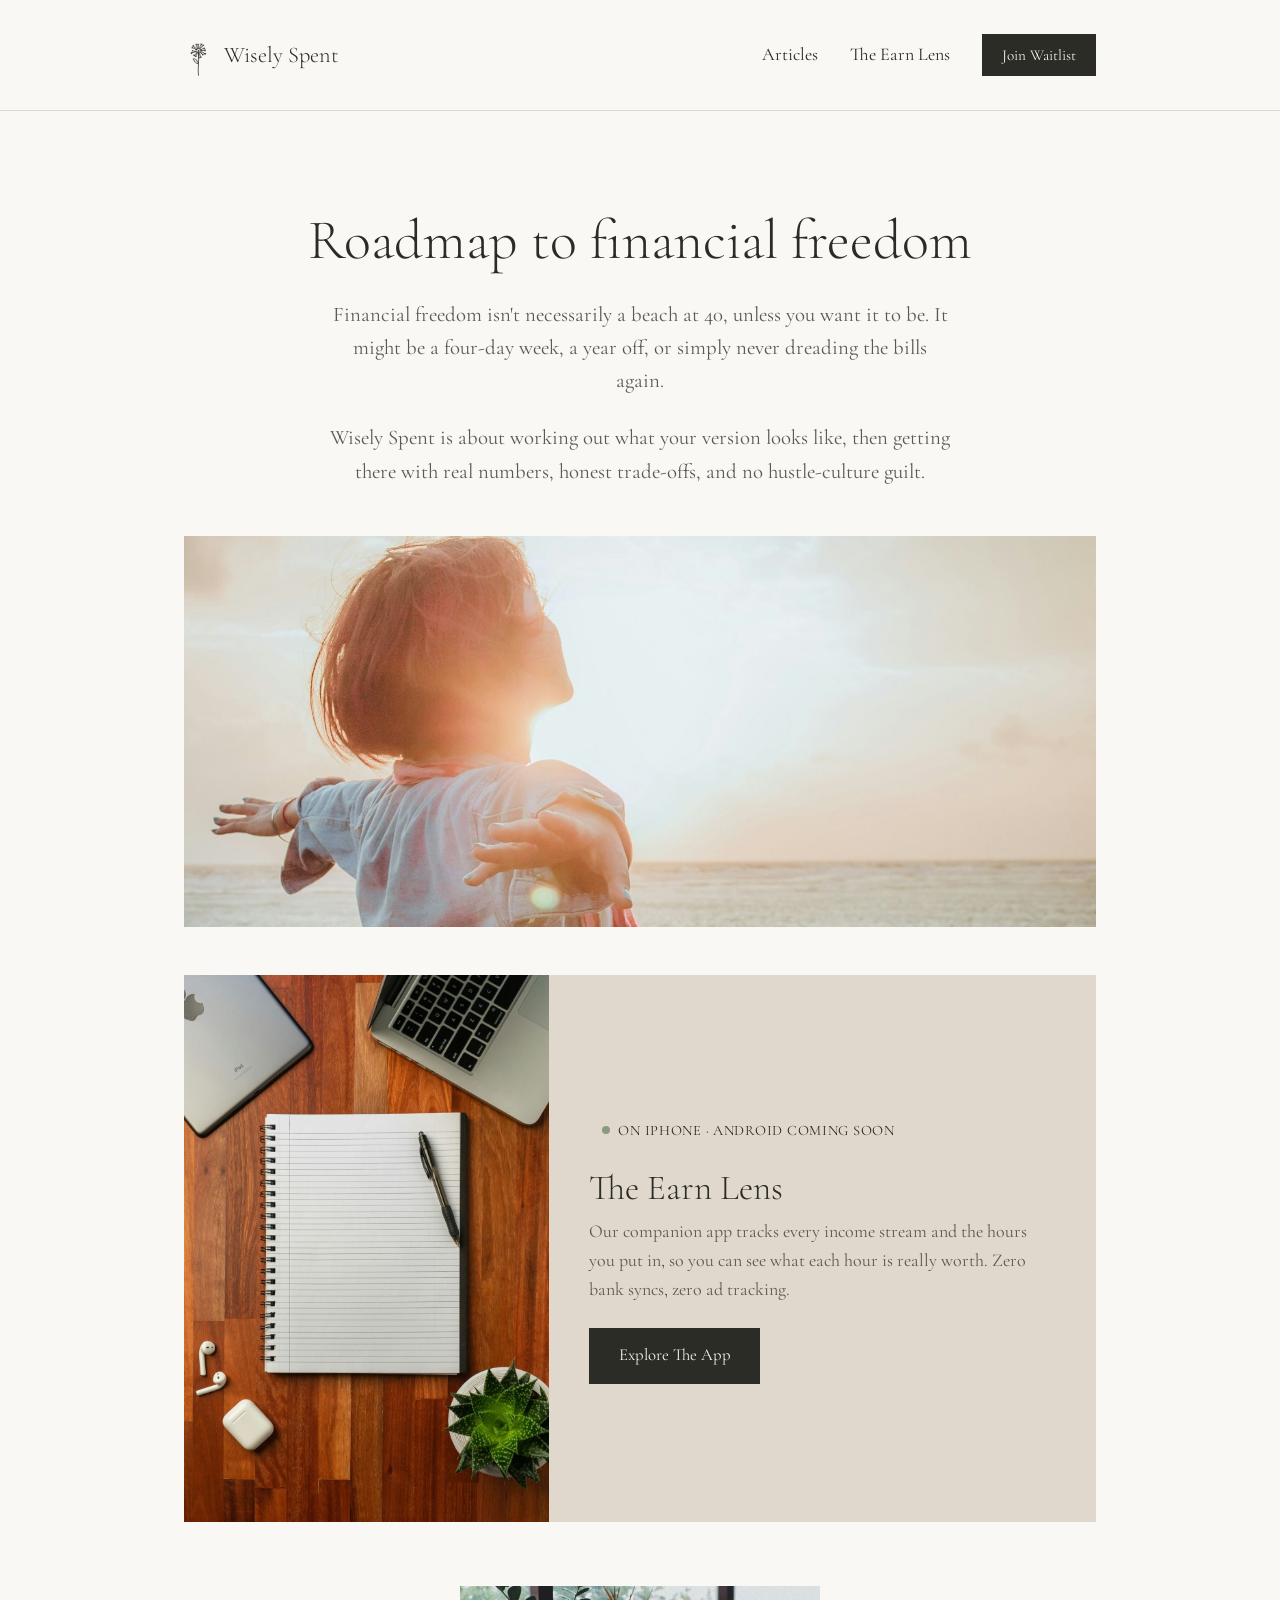
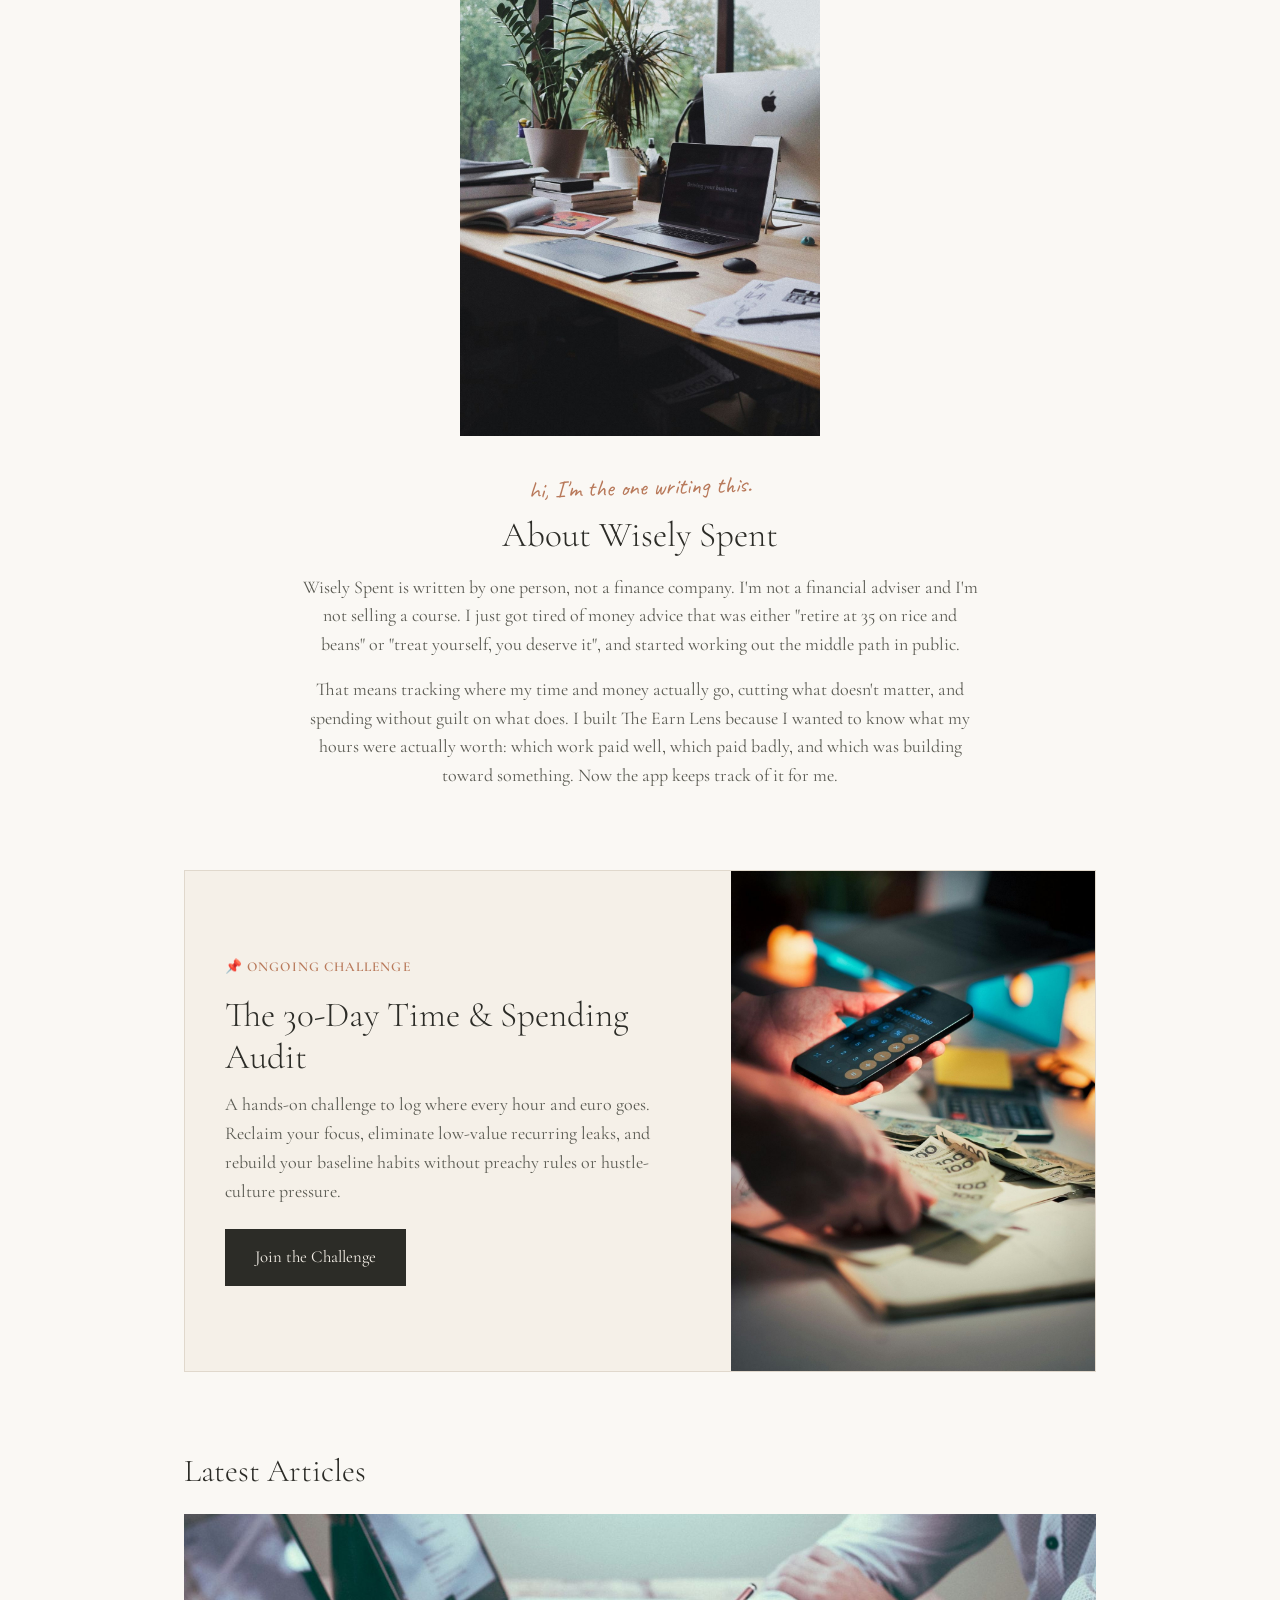
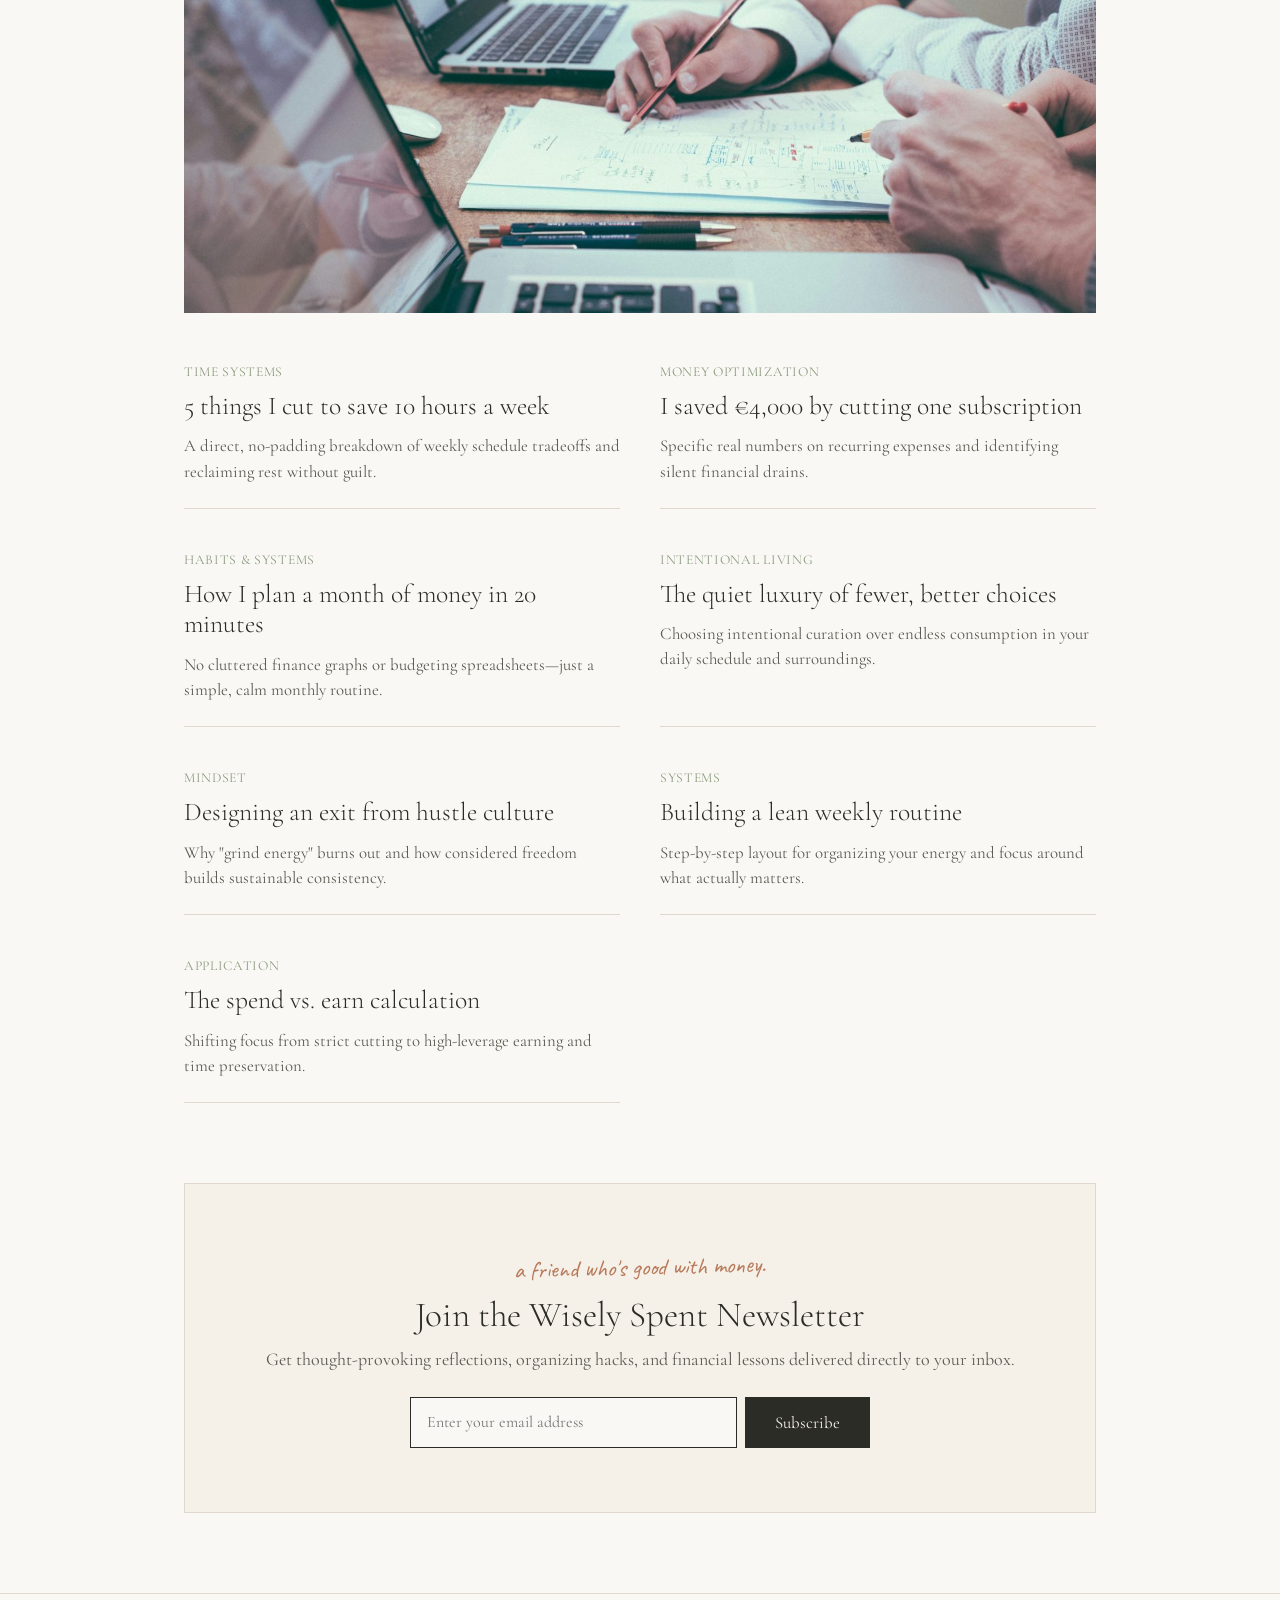
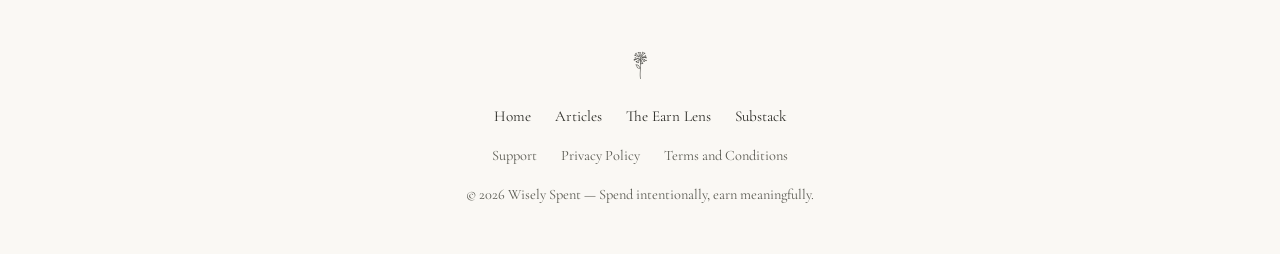
==== commit 83e36aa3: "Move About Wisely Spent directly below The Earn Lens on the home page Co-Authored-By: Claude Opus 5." ====
--- a/index.html
+++ b/index.html
@@ -41,7 +41,7 @@
     /* About Section */
     .about-section {
       max-width: 680px;
-      margin: 0 auto 5rem auto;
+      margin: 4rem auto 5rem auto;
       text-align: center;
     }
 
@@ -315,6 +315,17 @@
       </div>
     </section>
 
+    <!-- About Section -->
+    <section id="about" class="about-section">
+      <figure class="about-image">
+        <img src="assets/images/home-office.jpg" alt="A calm home office desk by a window with plants and a laptop" loading="lazy" width="1200" height="1600">
+      </figure>
+      <span class="handwritten">hi, I'm the one writing this.</span>
+      <h2 style="margin-top: 0.5rem;">About Wisely Spent</h2>
+      <p>Wisely Spent is written by one person, not a finance company. I'm not a financial adviser and I'm not selling a course. I just got tired of money advice that was either "retire at 35 on rice and beans" or "treat yourself, you deserve it", and started working out the middle path in public.</p>
+      <p>That means tracking where my time and money actually go, cutting what doesn't matter, and spending without guilt on what does. I built The Earn Lens because I wanted to know what my hours were actually worth: which work paid well, which paid badly, and which was building toward something. Now the app keeps track of it for me.</p>
+    </section>
+
     <!-- Pinned Article / Ongoing Challenge -->
     <section class="pinned-challenge">
       <div class="pinned-challenge-body">
@@ -402,17 +413,6 @@
         </a>
 
       </div>
-    </section>
-
-    <!-- About Section -->
-    <section id="about" class="about-section">
-      <figure class="about-image">
-        <img src="assets/images/home-office.jpg" alt="A calm home office desk by a window with plants and a laptop" loading="lazy" width="1200" height="1600">
-      </figure>
-      <span class="handwritten">hi, I'm the one writing this.</span>
-      <h2 style="margin-top: 0.5rem;">About Wisely Spent</h2>
-      <p>Wisely Spent is written by one person, not a finance company. I'm not a financial adviser and I'm not selling a course. I just got tired of money advice that was either "retire at 35 on rice and beans" or "treat yourself, you deserve it", and started working out the middle path in public.</p>
-      <p>That means tracking where my time and money actually go, cutting what doesn't matter, and spending without guilt on what does. I built The Earn Lens because I wanted to know what my hours were actually worth: which work paid well, which paid badly, and which was building toward something. Now the app keeps track of it for me.</p>
     </section>
 
     <!-- Substack Newsletter Waitlist Section -->
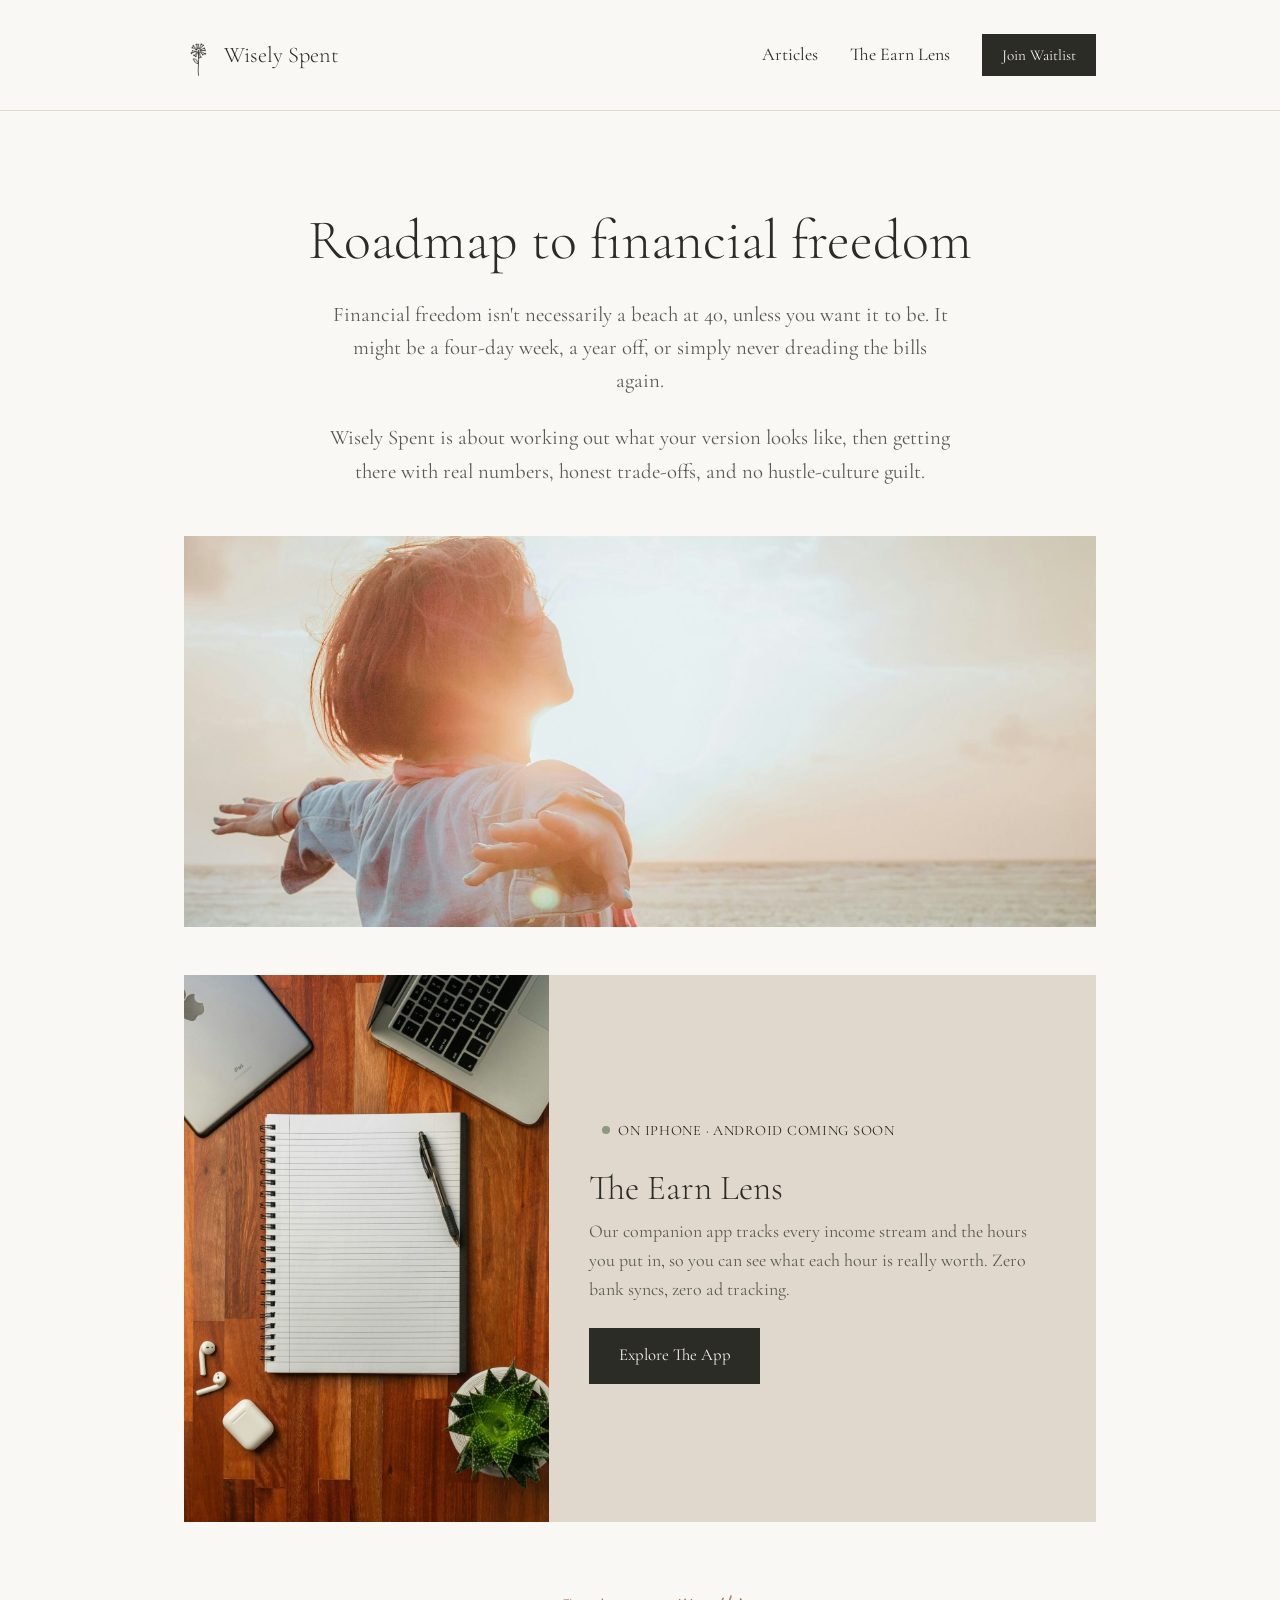
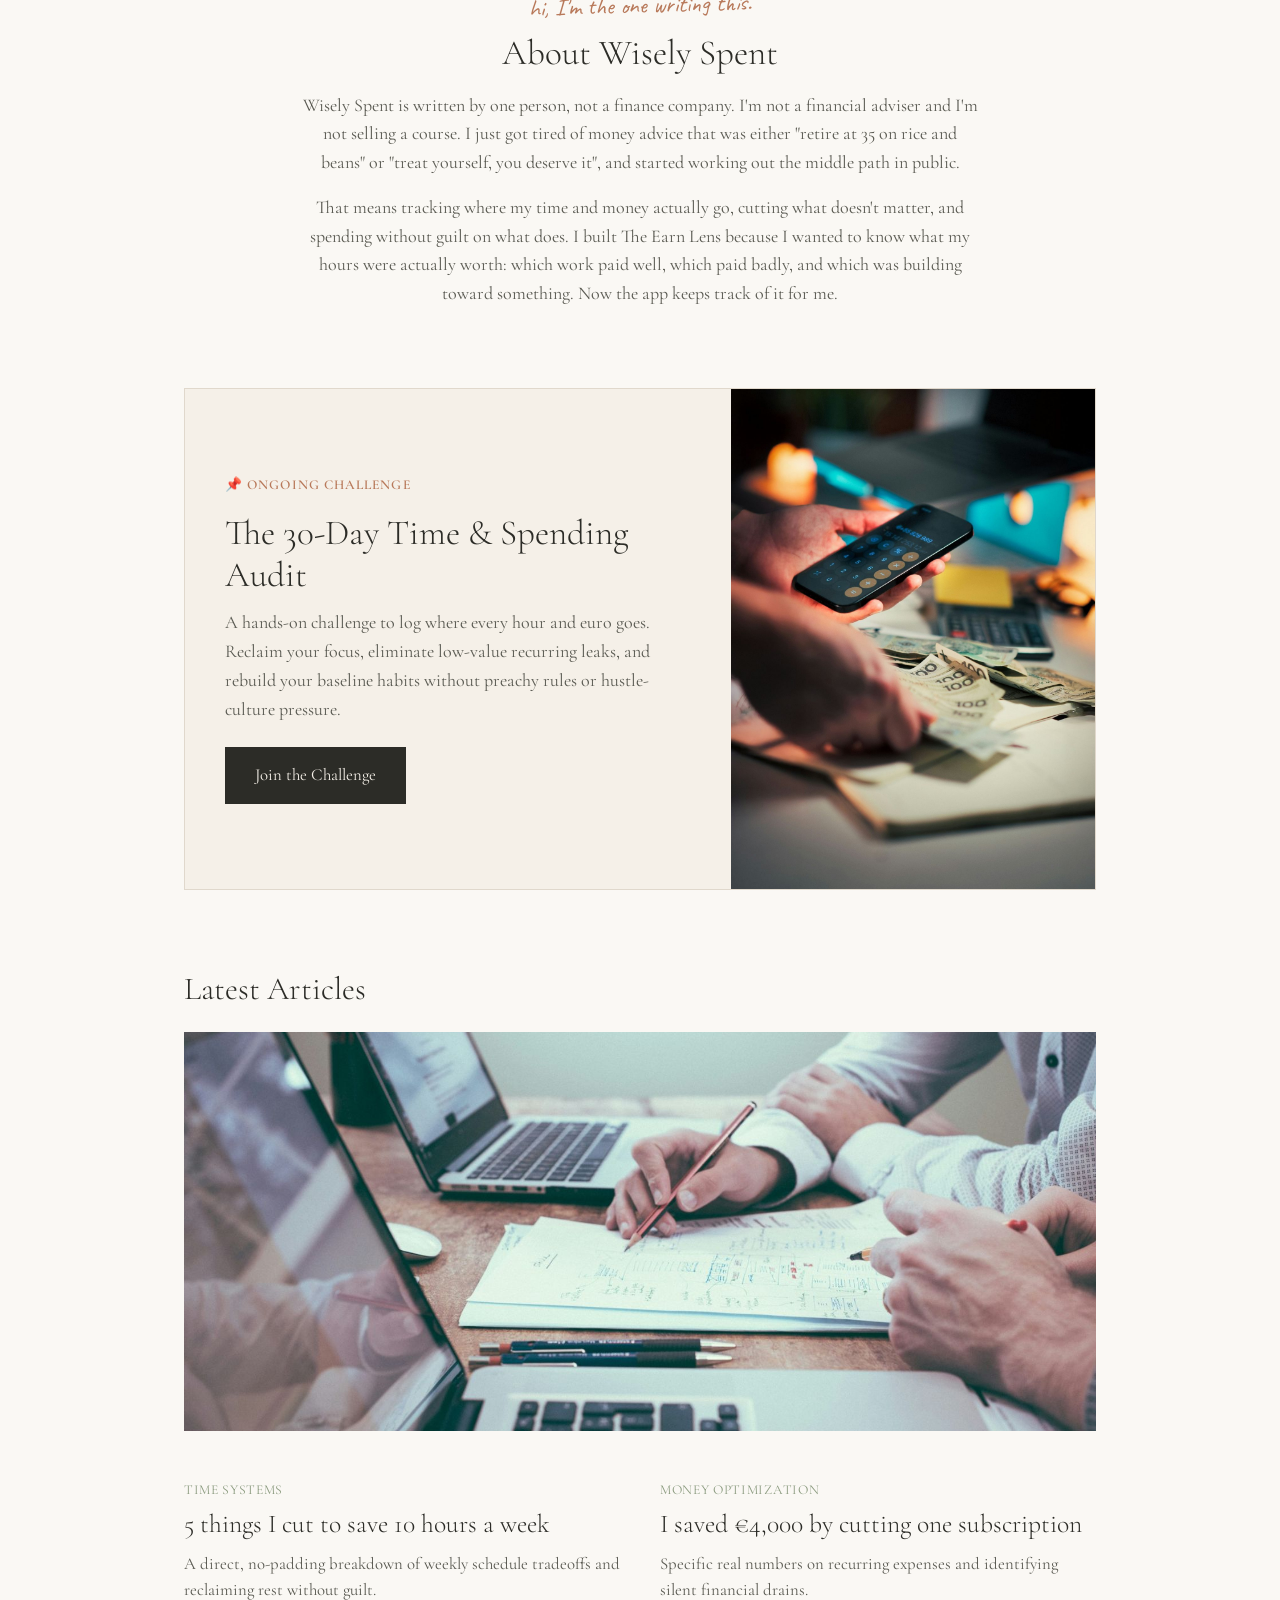
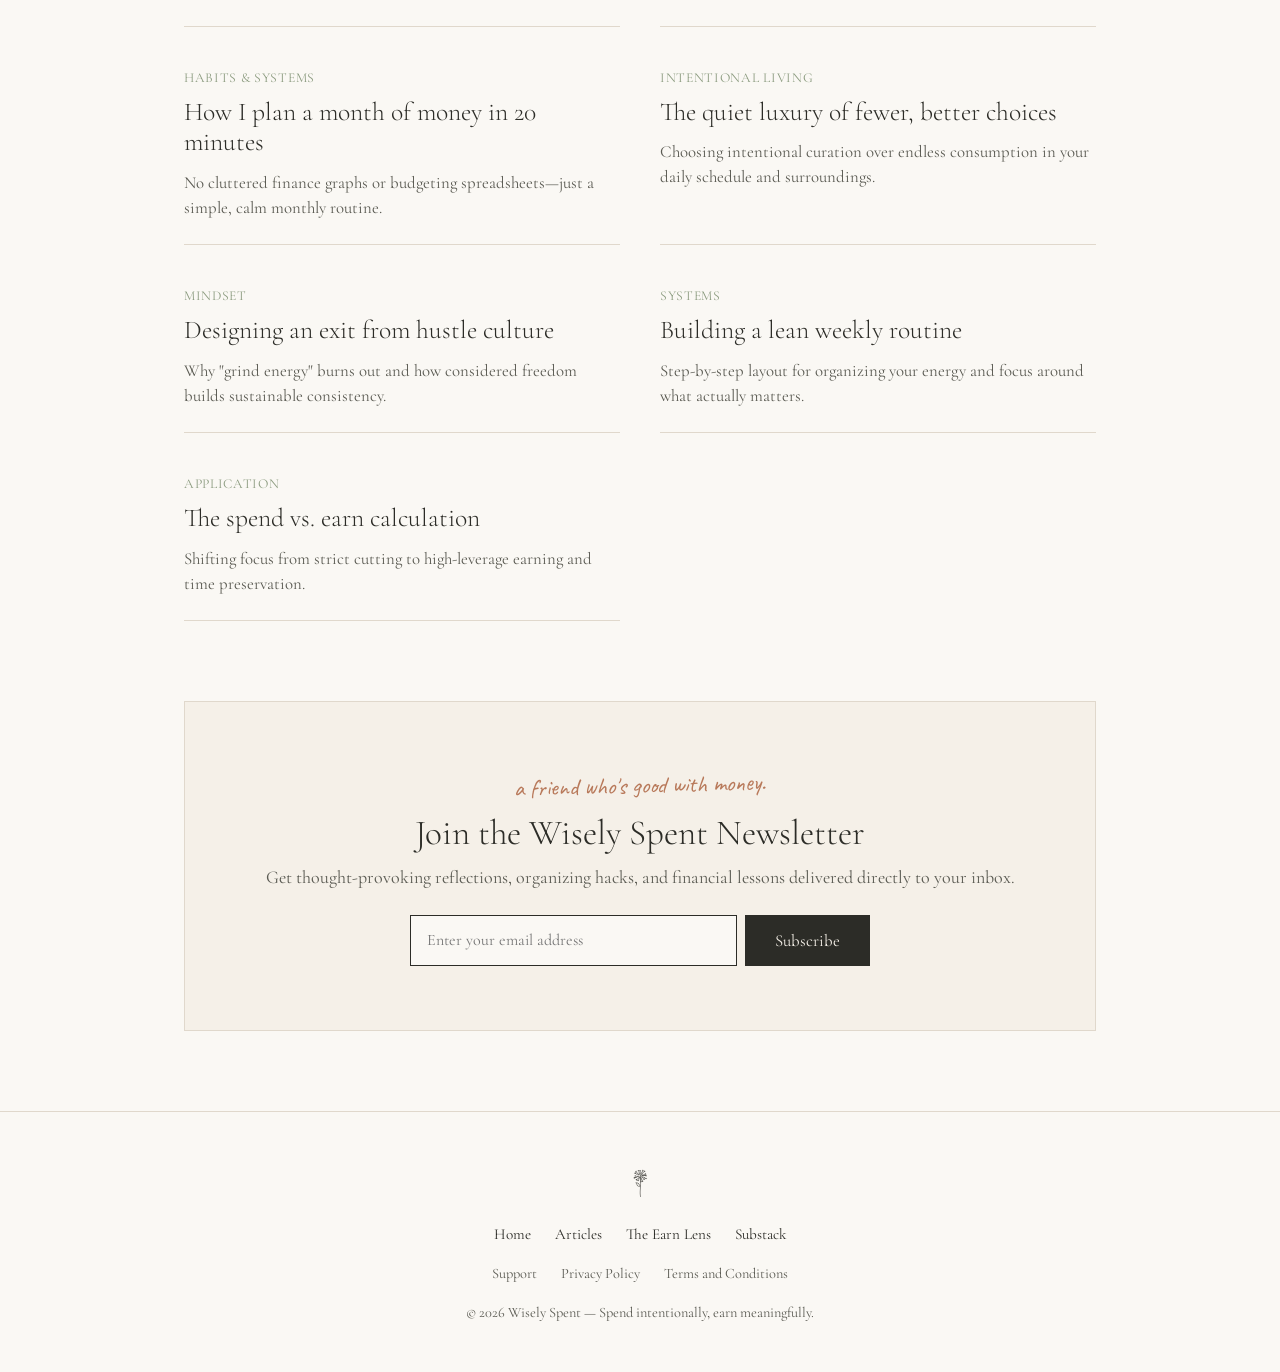
==== commit ea4baf0a: "Remove the home office photo from the About section Co-Authored-By: Claude Opus 5.5 <noreply@anthrop" ====
--- a/index.html
+++ b/index.html
@@ -154,14 +154,12 @@
 
     /* Photography */
     .hero-image,
-    .section-image,
-    .about-image {
+    .section-image {
       margin: 0 0 3rem 0;
     }
 
     .hero-image img,
-    .section-image img,
-    .about-image img {
+    .section-image img {
       display: block;
       width: 100%;
       height: auto;
@@ -175,15 +173,6 @@
 
     .section-image img {
       aspect-ratio: 16 / 7;
-    }
-
-    .about-image {
-      max-width: 360px;
-      margin: 0 auto 2rem auto;
-    }
-
-    .about-image img {
-      aspect-ratio: 4 / 5;
     }
 
     @media (max-width: 640px) {
@@ -317,9 +306,6 @@
 
     <!-- About Section -->
     <section id="about" class="about-section">
-      <figure class="about-image">
-        <img src="assets/images/home-office.jpg" alt="A calm home office desk by a window with plants and a laptop" loading="lazy" width="1200" height="1600">
-      </figure>
       <span class="handwritten">hi, I'm the one writing this.</span>
       <h2 style="margin-top: 0.5rem;">About Wisely Spent</h2>
       <p>Wisely Spent is written by one person, not a finance company. I'm not a financial adviser and I'm not selling a course. I just got tired of money advice that was either "retire at 35 on rice and beans" or "treat yourself, you deserve it", and started working out the middle path in public.</p>
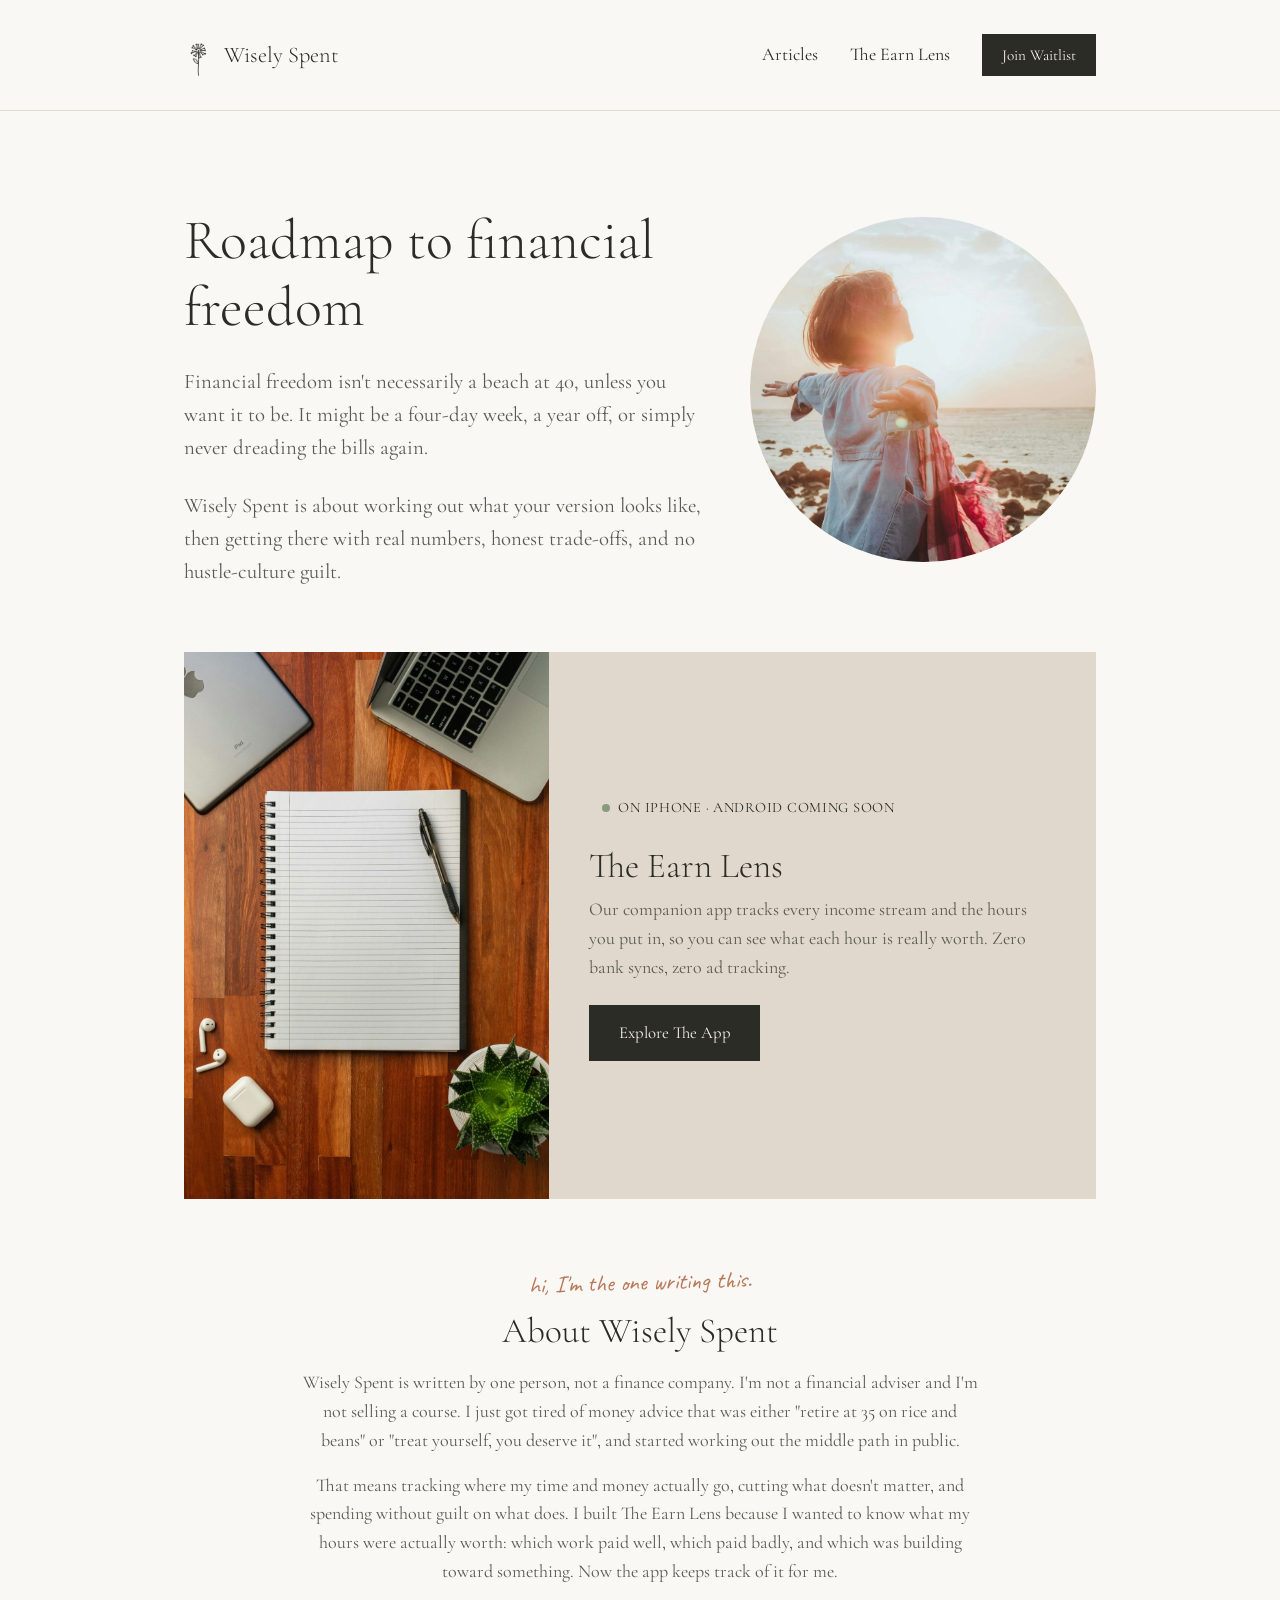
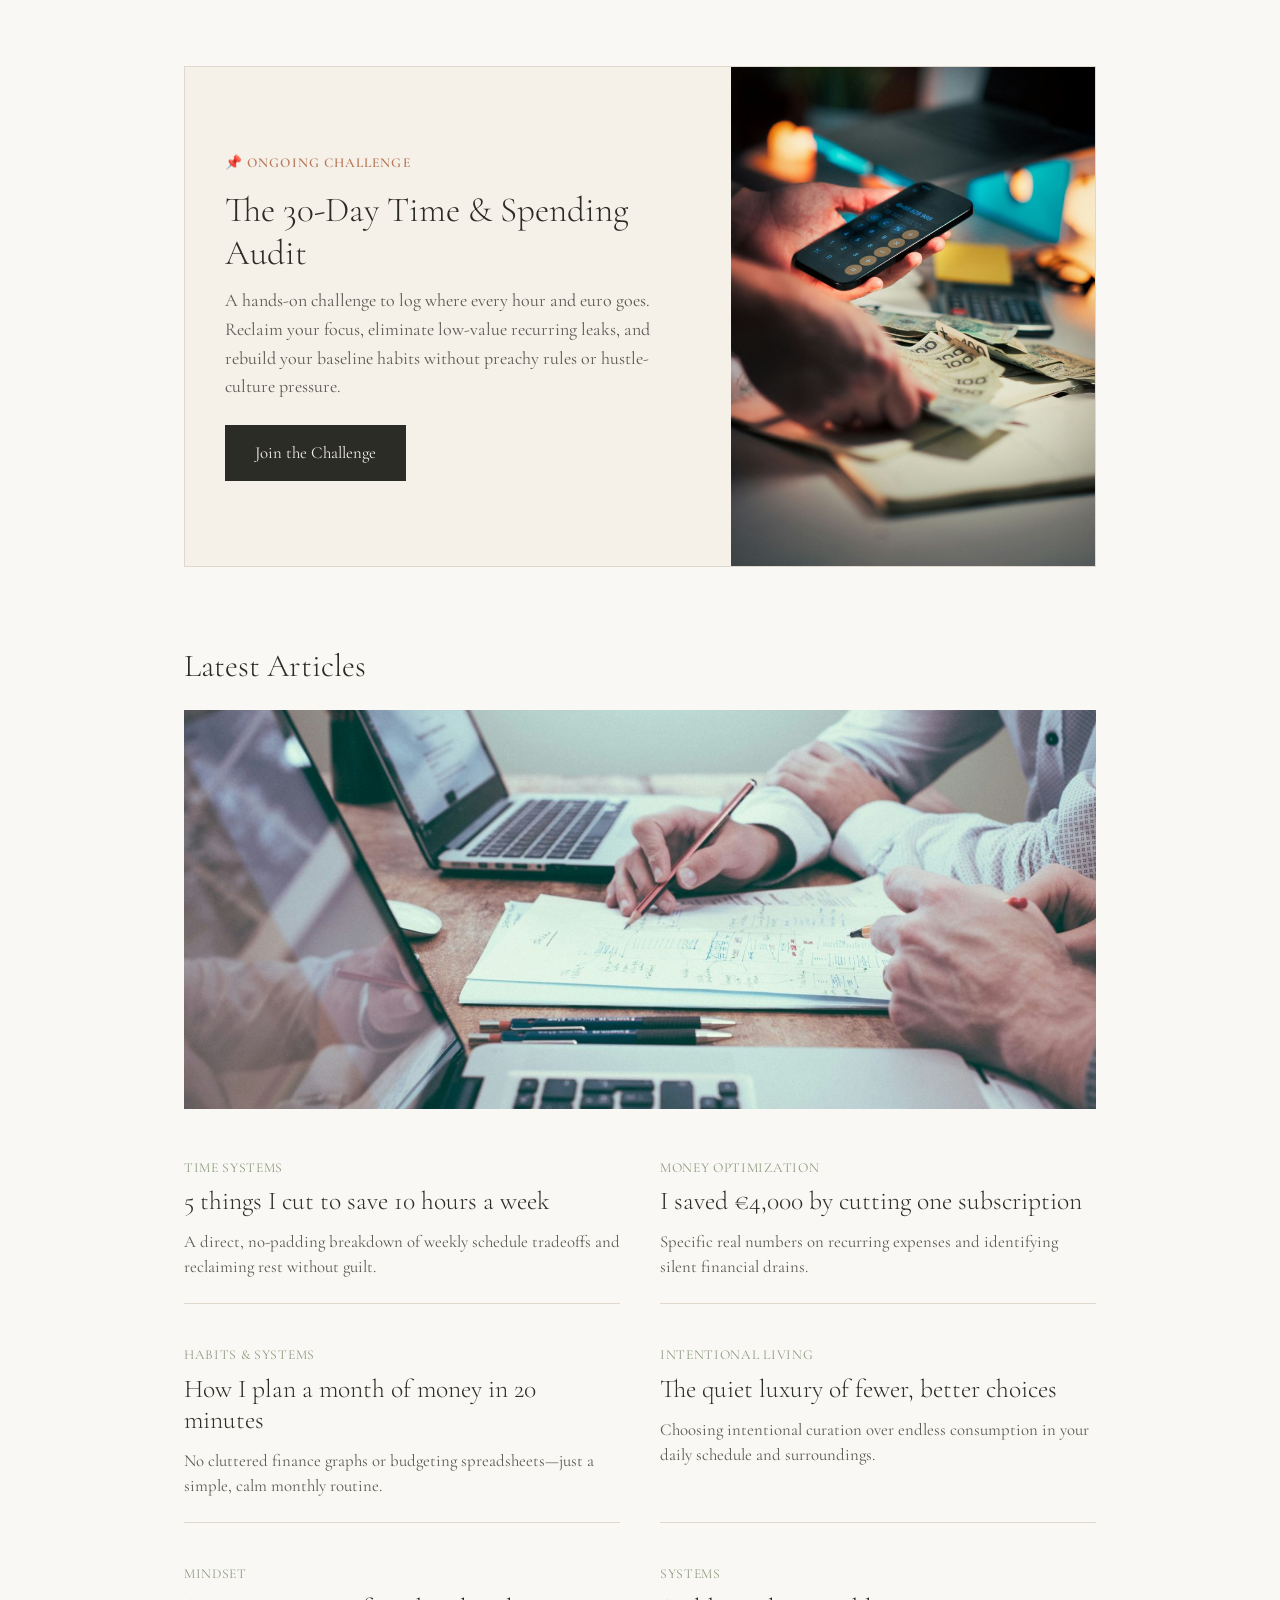
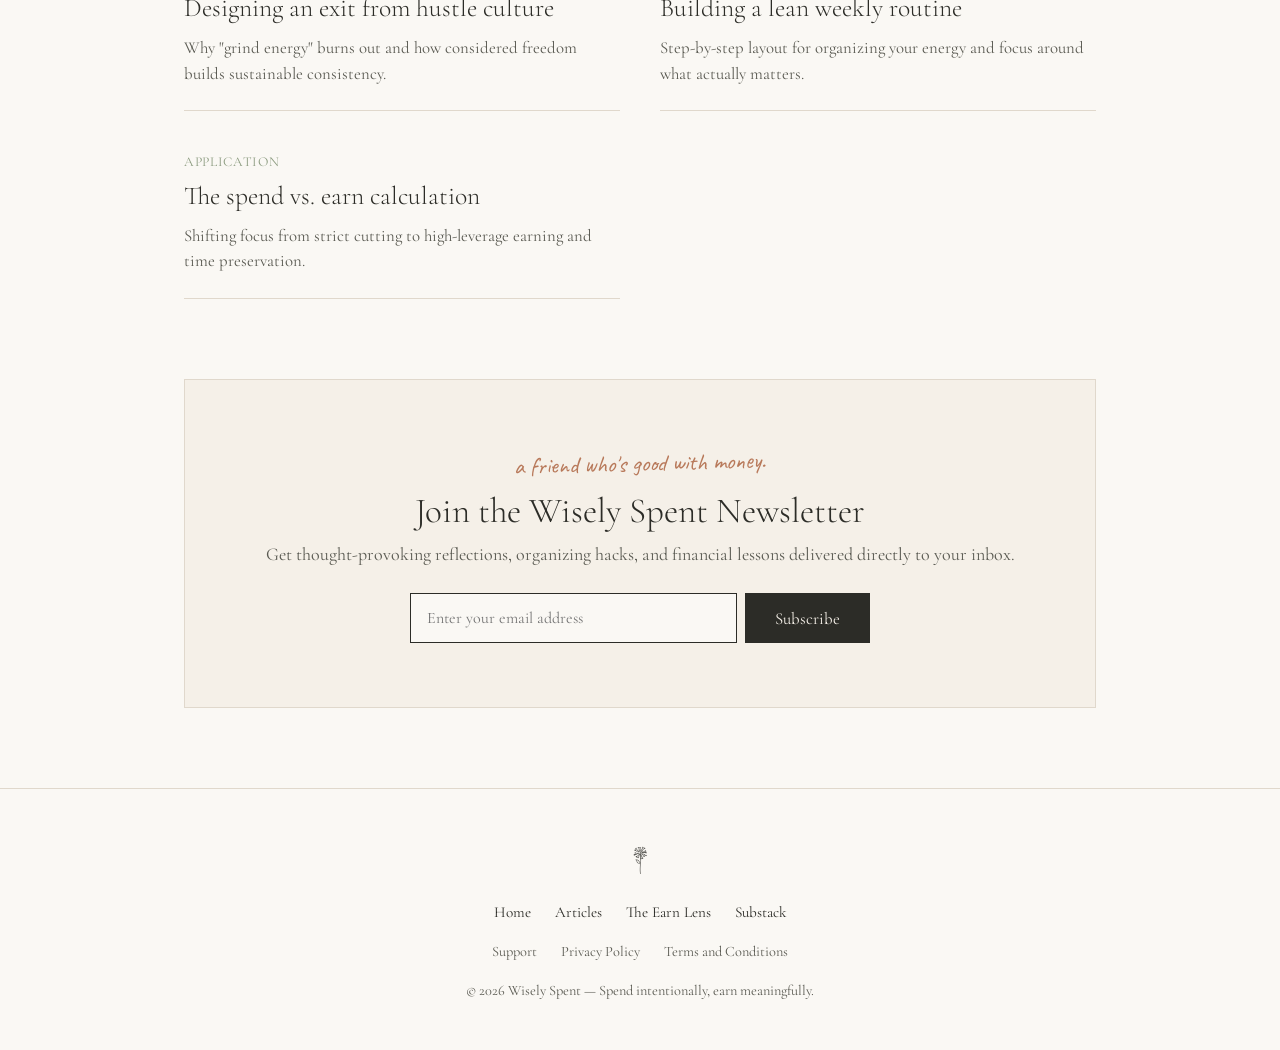
==== commit 5cbfbcc0: "Show the beach photo as a circle beside the home page intro Replace the full-width hero banner with " ====
--- a/index.html
+++ b/index.html
@@ -9,23 +9,56 @@
   <style>
     /* Hero Section */
     .hero {
-      padding: 5rem 0 3rem 0;
-      text-align: center;
+      padding: 5rem 0 4rem 0;
+      display: grid;
+      grid-template-columns: minmax(0, 3fr) minmax(0, 2fr);
+      align-items: center;
+      gap: 3rem;
     }
 
     .hero-title {
       font-size: 3.5rem;
       margin-top: 1rem;
-      max-width: 800px;
-      margin-left: auto;
-      margin-right: auto;
     }
 
     .hero-sub {
       font-size: 1.3rem;
       color: var(--text-ink-light);
       max-width: 620px;
-      margin: 1.5rem auto 0 auto;
+      margin: 1.5rem 0 0 0;
+    }
+
+    .hero-image {
+      margin: 0;
+      justify-self: center;
+      width: 100%;
+      max-width: 400px;
+    }
+
+    .hero-image img {
+      display: block;
+      width: 100%;
+      height: auto;
+      aspect-ratio: 1 / 1;
+      object-fit: cover;
+      border-radius: 50%;
+    }
+
+    @media (max-width: 768px) {
+      .hero {
+        grid-template-columns: 1fr;
+        text-align: center;
+        gap: 2rem;
+      }
+
+      .hero-sub {
+        margin: 1.5rem auto 0 auto;
+      }
+
+      .hero-image {
+        max-width: 280px;
+        order: -1;
+      }
     }
 
     @media (max-width: 640px) {
@@ -153,12 +186,10 @@
     }
 
     /* Photography */
-    .hero-image,
     .section-image {
       margin: 0 0 3rem 0;
     }
 
-    .hero-image img,
     .section-image img {
       display: block;
       width: 100%;
@@ -166,17 +197,11 @@
       object-fit: cover;
     }
 
-    .hero-image img {
-      aspect-ratio: 21 / 9;
-      object-position: 50% 30%;
-    }
-
     .section-image img {
       aspect-ratio: 16 / 7;
     }
 
     @media (max-width: 640px) {
-      .hero-image img,
       .section-image img {
         aspect-ratio: 4 / 3;
       }
@@ -280,14 +305,16 @@
 
     <!-- Hero Section -->
     <section class="hero">
-      <h1 class="hero-title">Roadmap to financial freedom</h1>
-      <p class="hero-sub">Financial freedom isn't necessarily a beach at 40, unless you want it to be. It might be a four-day week, a year off, or simply never dreading the bills again.</p>
-      <p class="hero-sub">Wisely Spent is about working out what your version looks like, then getting there with real numbers, honest trade-offs, and no hustle-culture guilt.</p>
-    </section>
-
-    <figure class="hero-image">
-      <img src="assets/images/freedom-beach.jpg" alt="A woman with arms outstretched on a rocky beach at sunset" loading="eager" width="1600" height="1446">
-    </figure>
+      <div class="hero-text">
+        <h1 class="hero-title">Roadmap to financial freedom</h1>
+        <p class="hero-sub">Financial freedom isn't necessarily a beach at 40, unless you want it to be. It might be a four-day week, a year off, or simply never dreading the bills again.</p>
+        <p class="hero-sub">Wisely Spent is about working out what your version looks like, then getting there with real numbers, honest trade-offs, and no hustle-culture guilt.</p>
+      </div>
+      <figure class="hero-image">
+        <img src="assets/images/freedom-beach.jpg" alt="A woman with arms outstretched on a rocky beach at sunset" loading="eager" width="900" height="900">
+      </figure>
+    </section>
+
 
     <!-- Mobile App Teaser Section -->
     <section class="app-teaser">
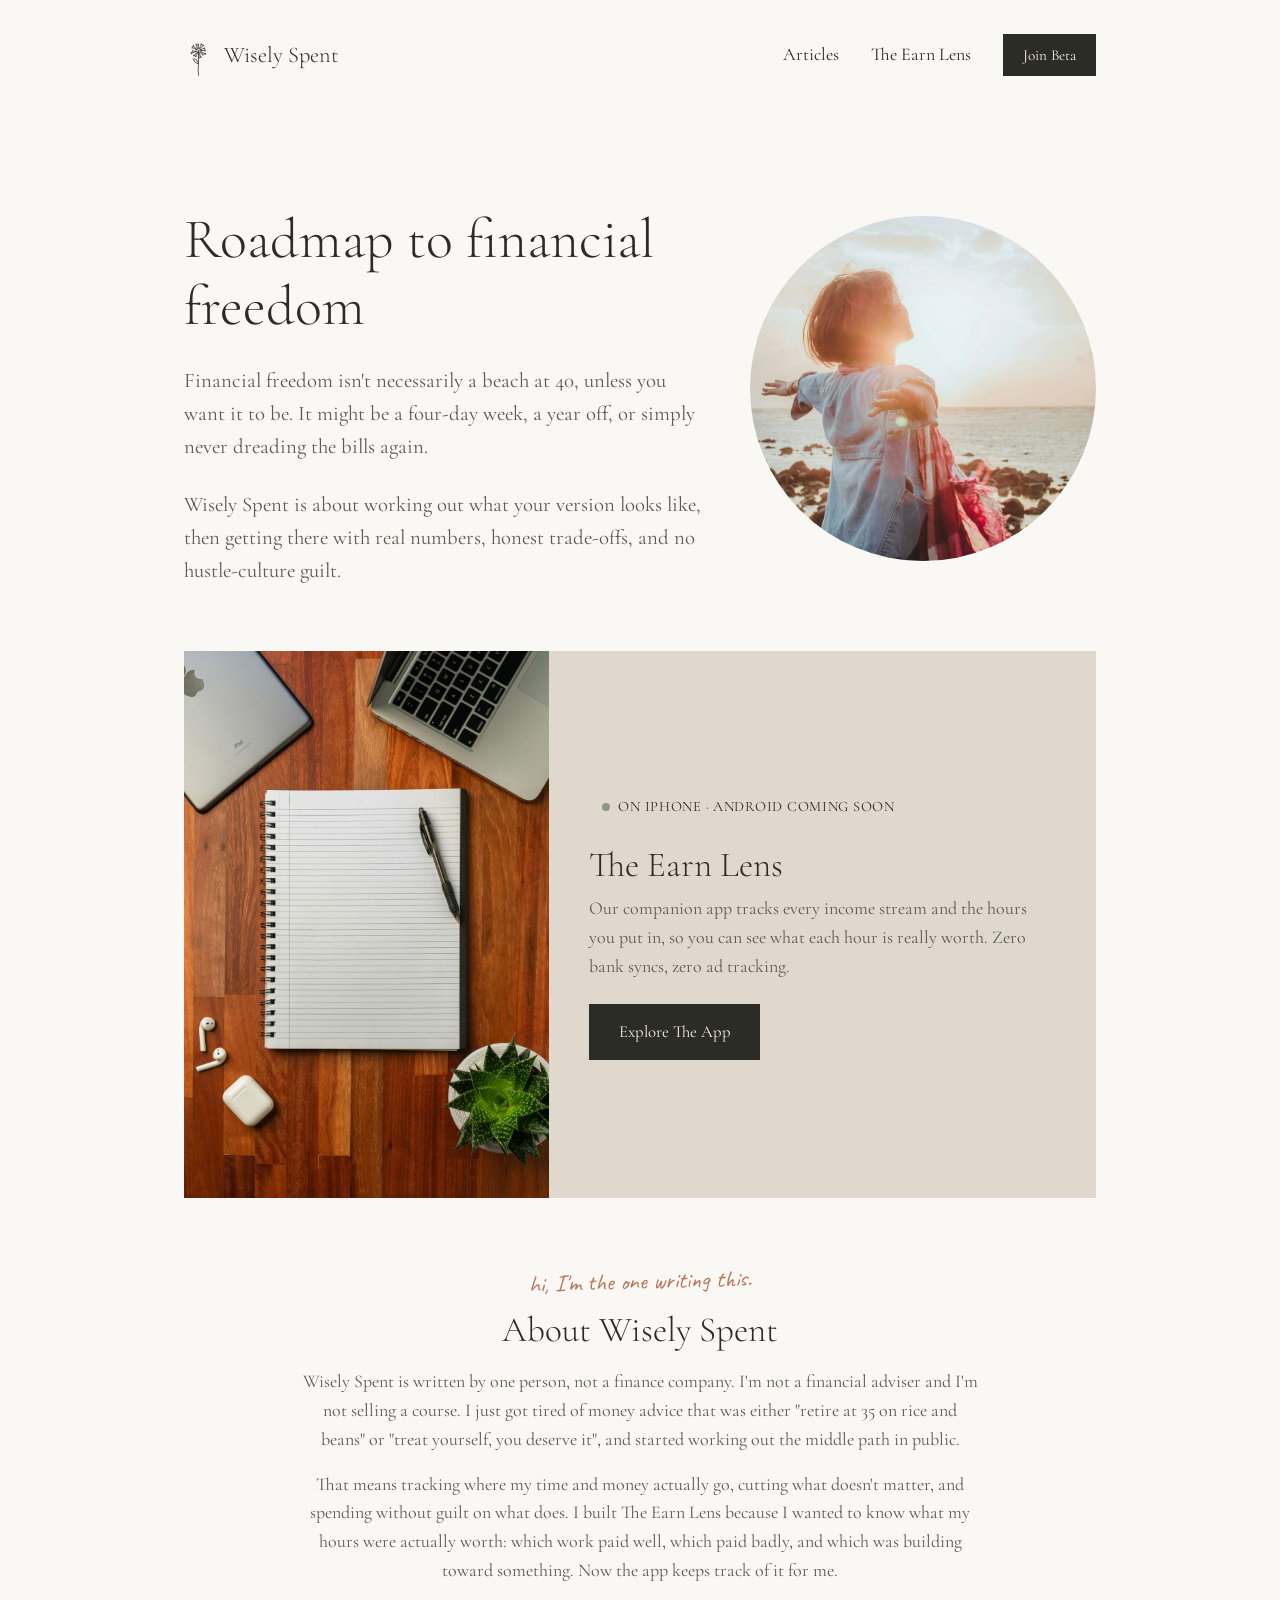
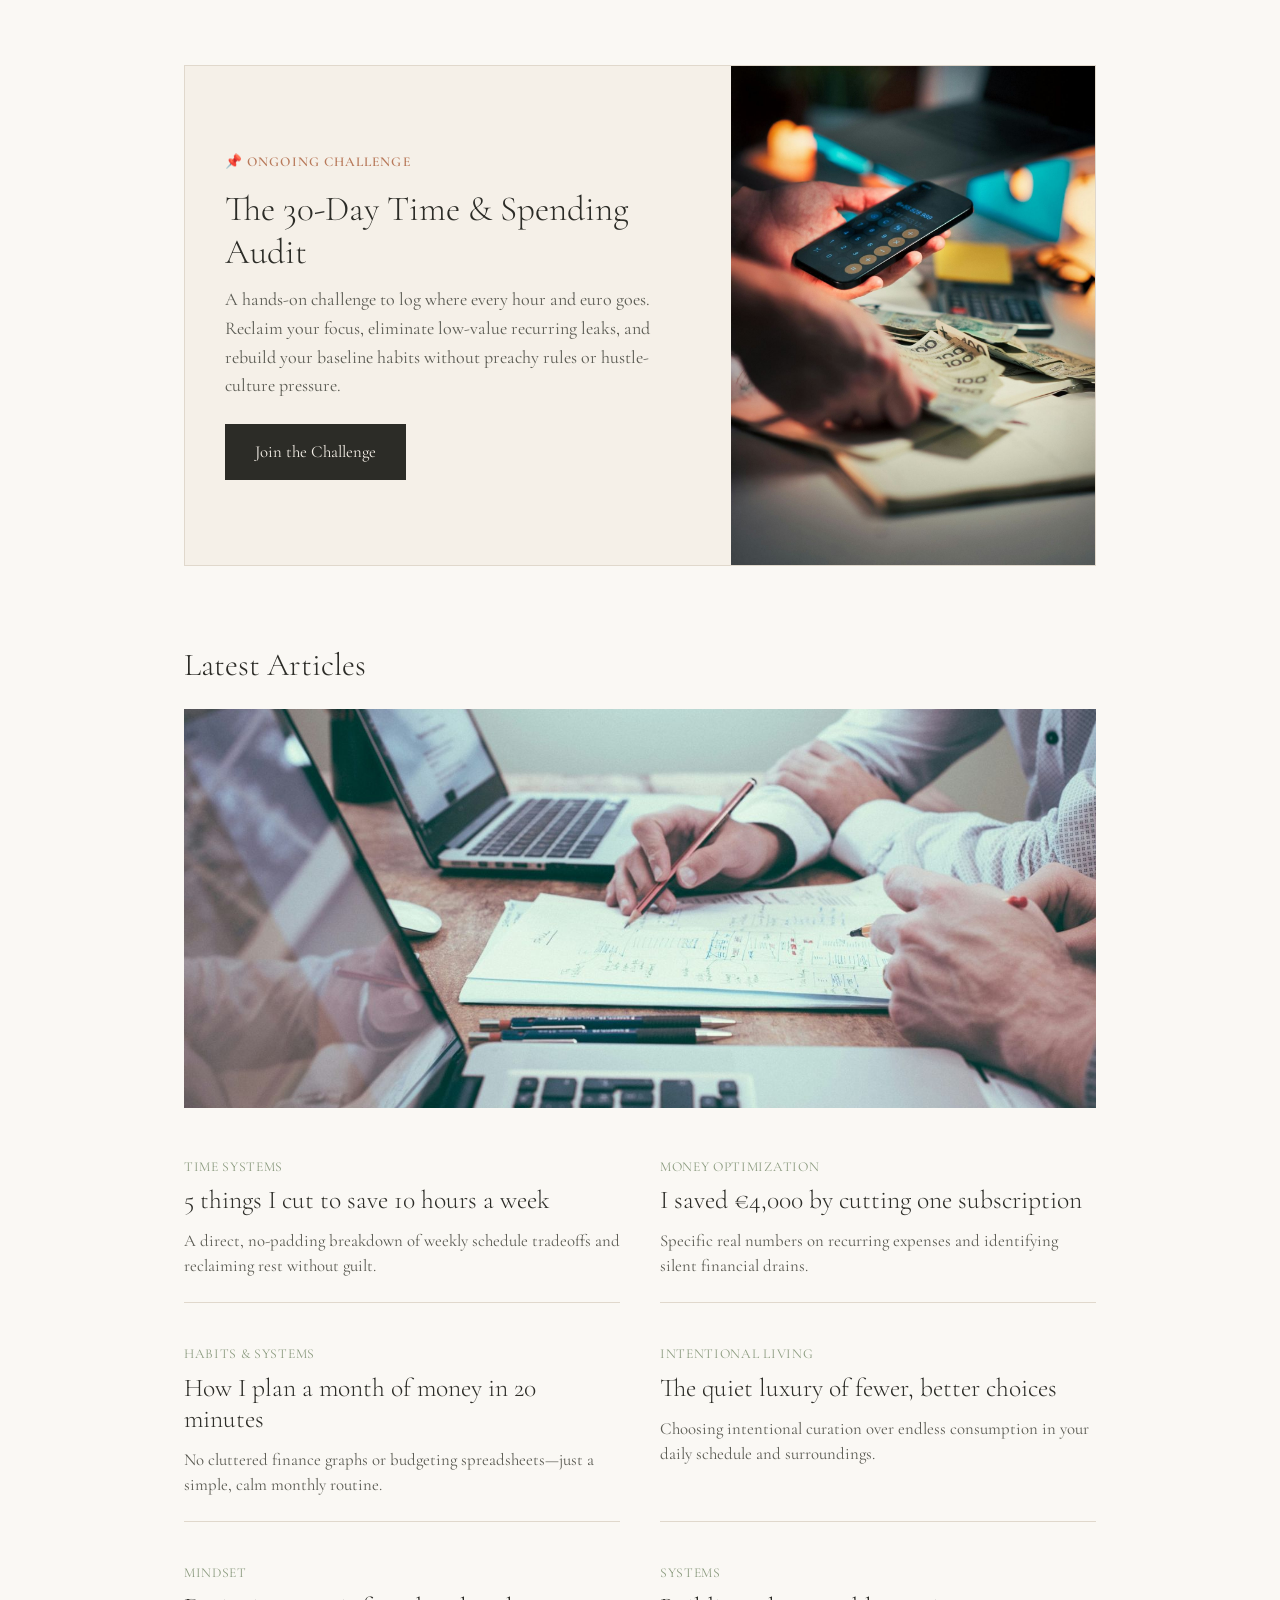
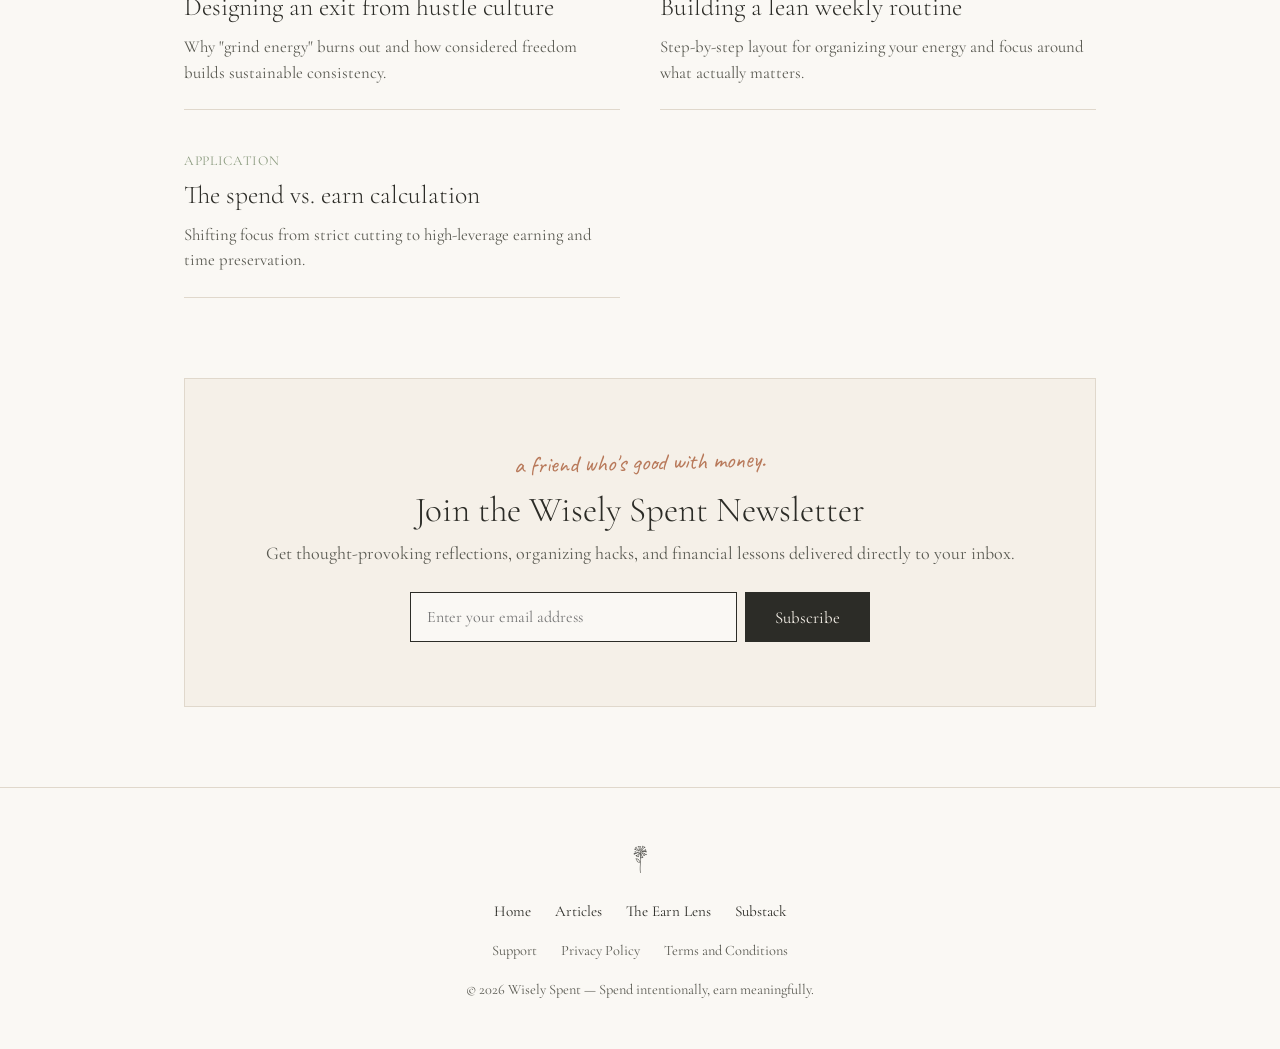
==== commit dac42660: "Use a 'Join Beta' menu button on every page The home page button said 'Join Waitlist' and pointed at" ====
--- a/index.html
+++ b/index.html
@@ -296,7 +296,7 @@
       <nav class="site-nav" aria-label="Main">
         <a href="#articles">Articles</a>
         <a href="/the-earn-lens.html">The Earn Lens</a>
-        <a href="#waitlist" class="btn-primary">Join Waitlist</a>
+        <a href="/the-earn-lens.html#testflight" class="btn-primary">Join Beta</a>
       </nav>
     </div>
   </header>
--- a/styles/theme.css
+++ b/styles/theme.css
@@ -171,7 +171,6 @@
 /* Site Header */
 .site-header {
   padding: 2rem 0;
-  border-bottom: 1px solid var(--bg-stone-light);
 }
 
 .nav-container {
